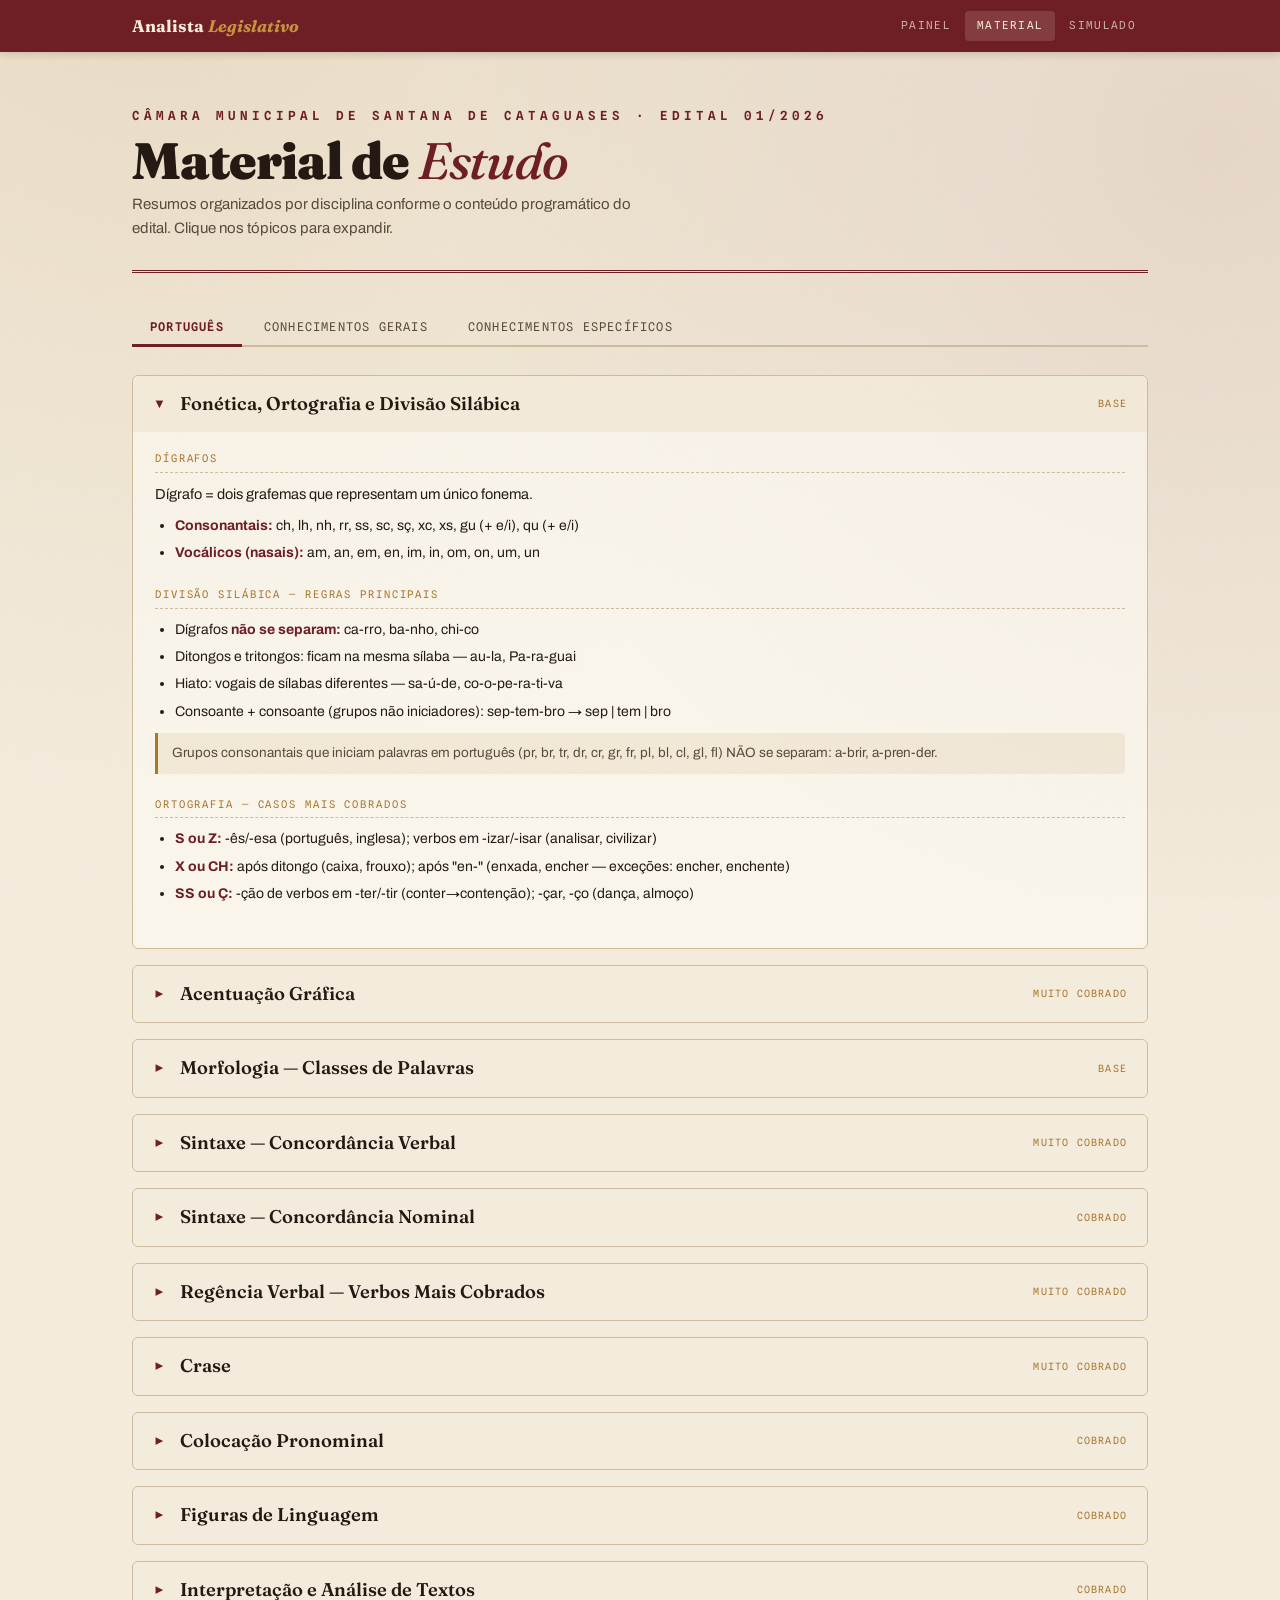
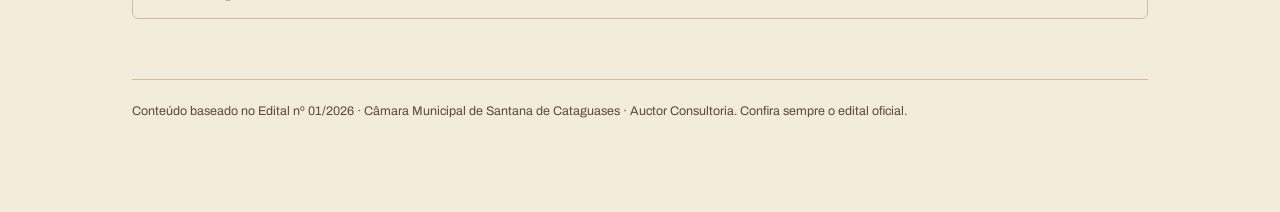
==== material.html @ c8ca776f "Adiciona simulado, material de estudo e navegação entre páginas - simulado.html: banco de 50 questõe" ====
<!DOCTYPE html>
<html lang="pt-BR">
<head>
<meta charset="UTF-8">
<meta name="viewport" content="width=device-width, initial-scale=1.0">
<title>Material de Estudo — Analista Legislativo</title>
<link rel="preconnect" href="https://fonts.googleapis.com">
<link rel="preconnect" href="https://fonts.gstatic.com" crossorigin>
<link href="https://fonts.googleapis.com/css2?family=Fraunces:ital,opsz,wght@0,9..144,400;0,9..144,600;0,9..144,900;1,9..144,500&family=Archivo:wght@400;500;600;700&family=Spline+Sans+Mono:wght@400;600&display=swap" rel="stylesheet">
<style>
:root{
  --paper:#f3ebdc;--paper-2:#eaddc6;--ink:#241a13;--ink-soft:#5a4a3c;
  --oxblood:#6e1f25;--oxblood-deep:#54161b;--gold:#a9762f;--gold-bright:#c9913f;
  --line:#cdbb9c;--green:#3f6b3a;--shadow:rgba(54,30,14,.18);
}
*{box-sizing:border-box;margin:0;padding:0}
html{scroll-behavior:smooth}
body{font-family:'Archivo',sans-serif;background:radial-gradient(circle at 12% -5%,rgba(169,118,47,.14),transparent 40%),radial-gradient(circle at 95% 8%,rgba(110,31,37,.10),transparent 38%),var(--paper);color:var(--ink);line-height:1.55;-webkit-font-smoothing:antialiased;min-height:100vh}
body::before{content:"";position:fixed;inset:0;pointer-events:none;z-index:0;opacity:.5;background-image:url("data:image/svg+xml,%3Csvg xmlns='http://www.w3.org/2000/svg' width='160' height='160'%3E%3Cfilter id='n'%3E%3CfeTurbulence type='fractalNoise' baseFrequency='0.9' numOctaves='2'/%3E%3C/filter%3E%3Crect width='100%25' height='100%25' filter='url(%23n)' opacity='0.04'/%3E%3C/svg%3E")}

/* NAV */
.sitenav{background:var(--oxblood);position:sticky;top:0;z-index:100;box-shadow:0 2px 8px var(--shadow)}
.nav-inner{max-width:1060px;margin:0 auto;padding:0 22px;display:flex;align-items:center;justify-content:space-between;height:52px}
.nav-brand{font-family:'Fraunces',serif;font-weight:700;font-size:1.05rem;color:#f6ecd8;text-decoration:none}
.nav-brand em{color:var(--gold-bright);font-style:italic}
.nav-links{display:flex;gap:2px}
.nav-links a{font-family:'Spline Sans Mono',monospace;font-size:11px;letter-spacing:.12em;text-transform:uppercase;color:rgba(246,236,216,.7);text-decoration:none;padding:6px 12px;border-radius:4px;transition:all .18s}
.nav-links a:hover,.nav-links a.active{background:rgba(246,236,216,.15);color:#f6ecd8}

.wrap{position:relative;z-index:1;max-width:1060px;margin:0 auto;padding:0 22px 90px}

/* HEADER */
header{padding:54px 0 30px;border-bottom:3px double var(--oxblood);margin-bottom:36px}
.kicker{font-family:'Spline Sans Mono',monospace;font-size:12.5px;letter-spacing:.32em;text-transform:uppercase;color:var(--oxblood);font-weight:600}
h1{font-family:'Fraunces',serif;font-weight:900;font-size:clamp(2rem,5vw,3.2rem);line-height:.98;letter-spacing:-.02em;margin:.2em 0 .15em;color:var(--ink)}
h1 em{font-style:italic;color:var(--oxblood);font-weight:500}
.sub{font-size:15px;color:var(--ink-soft);max-width:60ch}

/* TABS */
.tabs{display:flex;gap:4px;margin-bottom:28px;border-bottom:2px solid var(--line);padding-bottom:0}
.tab-btn{font-family:'Spline Sans Mono',monospace;font-size:12px;letter-spacing:.1em;text-transform:uppercase;padding:10px 18px;border:none;background:transparent;cursor:pointer;color:var(--ink-soft);border-bottom:3px solid transparent;margin-bottom:-2px;transition:all .18s}
.tab-btn.active,.tab-btn:hover{color:var(--oxblood)}
.tab-btn.active{border-bottom-color:var(--oxblood);font-weight:600}
.tab-panel{display:none}
.tab-panel.active{display:block}

/* ACCORDION */
.acc{border:1px solid var(--line);border-radius:6px;overflow:hidden;margin-bottom:16px;background:rgba(255,253,247,.55)}
.acc-head{display:flex;align-items:center;gap:14px;padding:14px 20px;cursor:pointer;user-select:none;background:rgba(234,221,198,.45);transition:background .2s}
.acc-head:hover{background:rgba(234,221,198,.85)}
.acc-head .chev{color:var(--oxblood);font-size:13px;transition:transform .25s}
.acc.open .chev{transform:none}
.acc:not(.open) .chev{transform:rotate(-90deg)}
.acc-head h3{font-family:'Fraunces',serif;font-size:1.15rem;font-weight:600;flex:1;color:var(--ink)}
.acc-head .badge{font-family:'Spline Sans Mono',monospace;font-size:10px;letter-spacing:.12em;text-transform:uppercase;color:var(--gold)}
.acc-body{max-height:0;overflow:hidden;transition:max-height .35s ease}
.acc.open .acc-body{max-height:8000px}
.acc-content{padding:18px 22px 20px}

/* CONTENT STYLES */
.topic-section{margin-bottom:22px}
.topic-title{font-family:'Spline Sans Mono',monospace;font-size:10.5px;letter-spacing:.18em;text-transform:uppercase;color:var(--gold);margin-bottom:10px;padding-bottom:5px;border-bottom:1px dashed var(--line)}
.content-block{margin-bottom:16px}
.content-block p{font-size:14.5px;color:var(--ink);margin-bottom:8px;line-height:1.65}
.content-block ul,.content-block ol{padding-left:20px;margin-bottom:8px}
.content-block li{font-size:14px;color:var(--ink);margin-bottom:5px;line-height:1.6}
.content-block li strong{color:var(--oxblood)}
.content-block .note{background:rgba(169,118,47,.1);border-left:3px solid var(--gold);padding:10px 14px;border-radius:0 4px 4px 0;font-size:13.5px;color:var(--ink-soft);margin:10px 0}
.content-block .alert{background:rgba(110,31,37,.07);border-left:3px solid var(--oxblood);padding:10px 14px;border-radius:0 4px 4px 0;font-size:13.5px;color:var(--ink);margin:10px 0}
.content-block .alert strong{color:var(--oxblood)}
table.mat{width:100%;border-collapse:collapse;font-size:13.5px;margin:12px 0}
table.mat th{background:var(--oxblood);color:#f6ecd8;font-family:'Spline Sans Mono',monospace;font-size:10.5px;letter-spacing:.08em;text-transform:uppercase;padding:9px 12px;text-align:left}
table.mat td{padding:9px 12px;border-top:1px solid var(--line);vertical-align:top}
table.mat tr:nth-child(even) td{background:rgba(234,221,198,.3)}
</style>
</head>
<body>

<nav class="sitenav">
  <div class="nav-inner">
    <a href="index.html" class="nav-brand">Analista <em>Legislativo</em></a>
    <div class="nav-links">
      <a href="index.html">Painel</a>
      <a href="material.html" class="active">Material</a>
      <a href="simulado.html">Simulado</a>
    </div>
  </div>
</nav>

<div class="wrap">
  <header>
    <div class="kicker">Câmara Municipal de Santana de Cataguases · Edital 01/2026</div>
    <h1>Material de <em>Estudo</em></h1>
    <p class="sub">Resumos organizados por disciplina conforme o conteúdo programático do edital. Clique nos tópicos para expandir.</p>
  </header>

  <div class="tabs">
    <button class="tab-btn active" data-tab="port">Português</button>
    <button class="tab-btn" data-tab="cg">Conhecimentos Gerais</button>
    <button class="tab-btn" data-tab="ce">Conhecimentos Específicos</button>
  </div>

  <!-- ==================== PORTUGUÊS ==================== -->
  <div class="tab-panel active" id="tab-port">

    <div class="acc open">
      <div class="acc-head"><span class="chev">▼</span><h3>Fonética, Ortografia e Divisão Silábica</h3><span class="badge">base</span></div>
      <div class="acc-body"><div class="acc-content">
        <div class="topic-section">
          <div class="topic-title">Dígrafos</div>
          <div class="content-block">
            <p>Dígrafo = dois grafemas que representam um único fonema.</p>
            <ul>
              <li><strong>Consonantais:</strong> ch, lh, nh, rr, ss, sc, sç, xc, xs, gu (+ e/i), qu (+ e/i)</li>
              <li><strong>Vocálicos (nasais):</strong> am, an, em, en, im, in, om, on, um, un</li>
            </ul>
          </div>
        </div>
        <div class="topic-section">
          <div class="topic-title">Divisão silábica — regras principais</div>
          <div class="content-block">
            <ul>
              <li>Dígrafos <strong>não se separam:</strong> ca-rro, ba-nho, chi-co</li>
              <li>Ditongos e tritongos: ficam na mesma sílaba — au-la, Pa-ra-guai</li>
              <li>Hiato: vogais de sílabas diferentes — sa-ú-de, co-o-pe-ra-ti-va</li>
              <li>Consoante + consoante (grupos não iniciadores): sep-tem-bro → sep | tem | bro</li>
            </ul>
            <div class="note">Grupos consonantais que iniciam palavras em português (pr, br, tr, dr, cr, gr, fr, pl, bl, cl, gl, fl) NÃO se separam: a-brir, a-pren-der.</div>
          </div>
        </div>
        <div class="topic-section">
          <div class="topic-title">Ortografia — casos mais cobrados</div>
          <div class="content-block">
            <ul>
              <li><strong>S ou Z:</strong> -ês/-esa (português, inglesa); verbos em -izar/-isar (analisar, civilizar)</li>
              <li><strong>X ou CH:</strong> após ditongo (caixa, frouxo); após "en-" (enxada, encher — exceções: encher, enchente)</li>
              <li><strong>SS ou Ç:</strong> -ção de verbos em -ter/-tir (conter→contenção); -çar, -ço (dança, almoço)</li>
            </ul>
          </div>
        </div>
      </div></div>
    </div>

    <div class="acc">
      <div class="acc-head"><span class="chev">▼</span><h3>Acentuação Gráfica</h3><span class="badge">muito cobrado</span></div>
      <div class="acc-body"><div class="acc-content">
        <div class="content-block">
          <table class="mat">
            <thead><tr><th>Tipo</th><th>Regra</th><th>Exemplos</th></tr></thead>
            <tbody>
              <tr><td><strong>Proparoxítonas</strong></td><td>SEMPRE acentuadas</td><td>lógico, público, médico, câmara</td></tr>
              <tr><td><strong>Paroxítonas</strong></td><td>Acentuadas quando terminam em: r, l, n, x, ps, ã(s), ão(s), ei(s), us, um, uns, ditongo</td><td>caráter, fácil, hífen, tórax, bíceps, ímã, órgão</td></tr>
              <tr><td><strong>Oxítonas</strong></td><td>Terminadas em a(s), e(s), o(s), em, ens + ditongos abertos éi, éu, ói</td><td>sofá, café, avó, também, herói</td></tr>
            </tbody>
          </table>
          <div class="alert"><strong>Acordo Ortográfico 2009 — mudanças:</strong>
            <ul style="margin-top:6px">
              <li>Eliminou o trema (ü) — exceto nomes próprios estrangeiros</li>
              <li>Suprimiu acento diferencial em: <em>para/pára, pelo/pêlo, polo/pólo</em> (verbos vs substantivos)</li>
              <li>Eliminou acento em ditongos EI e OI tônicos em paroxítonas: <em>ideia, assembleia, jiboia</em> (sem acento)</li>
              <li><em>Herói, chapéu, anéis</em> — mantêm acento (oxítonas)</li>
            </ul>
          </div>
        </div>
      </div></div>
    </div>

    <div class="acc">
      <div class="acc-head"><span class="chev">▼</span><h3>Morfologia — Classes de Palavras</h3><span class="badge">base</span></div>
      <div class="acc-body"><div class="acc-content">
        <div class="content-block">
          <table class="mat">
            <thead><tr><th>Classe</th><th>Definição resumida</th><th>Exemplos</th></tr></thead>
            <tbody>
              <tr><td>Substantivo</td><td>Nomeia seres, objetos, sentimentos, lugares</td><td>servidor, câmara, eficiência</td></tr>
              <tr><td>Adjetivo</td><td>Caracteriza o substantivo</td><td>público, legislativo, honesto</td></tr>
              <tr><td>Artigo</td><td>Define ou indefine o substantivo</td><td>o, a, um, uma</td></tr>
              <tr><td>Pronome</td><td>Substitui ou determina o substantivo</td><td>ele, seu, este, quem</td></tr>
              <tr><td>Numeral</td><td>Indica quantidade ou ordem</td><td>dois, terceiro, ambos</td></tr>
              <tr><td>Verbo</td><td>Indica ação, estado ou fenômeno</td><td>legislar, ser, haver</td></tr>
              <tr><td>Advérbio</td><td>Modifica verbo, adjetivo ou outro advérbio</td><td>sempre, muito, não</td></tr>
              <tr><td>Preposição</td><td>Liga termos com relação de dependência</td><td>de, em, para, a, com</td></tr>
              <tr><td>Conjunção</td><td>Liga orações ou termos de mesma função</td><td>e, mas, porque, embora</td></tr>
              <tr><td>Interjeição</td><td>Expressa emoções</td><td>Oh!, Parabéns!, Silêncio!</td></tr>
            </tbody>
          </table>
        </div>
        <div class="topic-section">
          <div class="topic-title">Formação de palavras</div>
          <div class="content-block">
            <ul>
              <li><strong>Derivação prefixal:</strong> des + honra = desonra | in + capaz = incapaz</li>
              <li><strong>Derivação sufixal:</strong> legal + idade = legalidade | fiel + mente = fielmente</li>
              <li><strong>Composição por justaposição:</strong> guarda-chuva, passatempo</li>
              <li><strong>Composição por aglutinação:</strong> planalto (plano+alto), fidalgo (filho+de+algo)</li>
            </ul>
          </div>
        </div>
      </div></div>
    </div>

    <div class="acc">
      <div class="acc-head"><span class="chev">▼</span><h3>Sintaxe — Concordância Verbal</h3><span class="badge">muito cobrado</span></div>
      <div class="acc-body"><div class="acc-content">
        <div class="content-block">
          <p><strong>Regra geral:</strong> o verbo concorda em número e pessoa com o sujeito.</p>
          <div class="topic-title" style="margin-top:14px">Casos especiais cobrados em prova</div>
          <ul>
            <li><strong>Verbos impessoais</strong> (haver = existir, fazer = tempo, ser = hora) → sempre singular: <em>Faz dois anos · Há muitos problemas · São 10h</em></li>
            <li><strong>"A maioria de…"</strong> → concorda com o núcleo (singular) ou atrativamente com o adjunto: <em>A maioria dos servidores compareceu</em> (preferível)</li>
            <li><strong>Sujeito composto antes do verbo</strong> → plural: <em>O prefeito e o vereador assinaram</em></li>
            <li><strong>Sujeito composto depois do verbo</strong> → pode concordar com o mais próximo: <em>Assinou o prefeito e o secretário</em></li>
            <li><strong>Sujeito coletivo</strong> → singular: <em>A comissão decidiu</em></li>
            <li><strong>Pronomes relativos (quem, que)</strong>: retomam o antecedente → <em>Fui eu que errei / Fomos nós que erramos</em></li>
          </ul>
        </div>
      </div></div>
    </div>

    <div class="acc">
      <div class="acc-head"><span class="chev">▼</span><h3>Sintaxe — Concordância Nominal</h3><span class="badge">cobrado</span></div>
      <div class="acc-body"><div class="acc-content">
        <div class="content-block">
          <ul>
            <li>Adjetivo predicativo com <strong>vários substantivos de gêneros diferentes</strong> → masculino plural: <em>A lei e o decreto foram claros</em></li>
            <li>Adjetivo atributivo antes dos substantivos → concorda com o mais próximo: <em>Novo projeto e plano</em></li>
            <li><strong>"Obrigado/a"</strong> → concorda com o falante (não com o ouvinte)</li>
            <li><strong>"Mesmo/próprio/só"</strong> → concordam com o sujeito</li>
            <li><strong>"Menos/alerta/pseudo"</strong> → invariáveis</li>
            <li><strong>"Bastante(s)"</strong> → varia como adjetivo; não varia como advérbio</li>
          </ul>
        </div>
      </div></div>
    </div>

    <div class="acc">
      <div class="acc-head"><span class="chev">▼</span><h3>Regência Verbal — Verbos Mais Cobrados</h3><span class="badge">muito cobrado</span></div>
      <div class="acc-body"><div class="acc-content">
        <div class="content-block">
          <table class="mat">
            <thead><tr><th>Verbo</th><th>Sentido</th><th>Regência</th><th>Exemplo correto</th></tr></thead>
            <tbody>
              <tr><td>Assistir</td><td>ver / presenciar</td><td>indireto (a)</td><td>Assistiu <em>à</em> sessão</td></tr>
              <tr><td>Assistir</td><td>ajudar</td><td>direto</td><td>O médico assistiu o paciente</td></tr>
              <tr><td>Aspirar</td><td>almejar</td><td>indireto (a)</td><td>Aspira <em>ao</em> cargo</td></tr>
              <tr><td>Obedecer</td><td>—</td><td>indireto (a)</td><td>Obedeceu <em>às</em> normas</td></tr>
              <tr><td>Visar</td><td>ter como objetivo</td><td>indireto (a)</td><td>Visa <em>ao</em> bem comum</td></tr>
              <tr><td>Visar</td><td>mirar / rubricar</td><td>direto</td><td>Visou o documento</td></tr>
              <tr><td>Preferir</td><td>—</td><td>indireto (a)</td><td>Prefere estudar <em>a</em> procrastinar</td></tr>
              <tr><td>Implicar</td><td>acarretar</td><td>direto</td><td>Implica responsabilidade</td></tr>
              <tr><td>Pagar/perdoar</td><td>à pessoa</td><td>indireto (a)</td><td>Pagou <em>ao</em> fornecedor</td></tr>
            </tbody>
          </table>
        </div>
      </div></div>
    </div>

    <div class="acc">
      <div class="acc-head"><span class="chev">▼</span><h3>Crase</h3><span class="badge">muito cobrado</span></div>
      <div class="acc-body"><div class="acc-content">
        <div class="content-block">
          <p>Crase = fusão da preposição <strong>a</strong> + artigo definido <strong>a</strong> (ou pronome demonstrativo <strong>a/aquela/aquele</strong>).</p>
          <div class="alert"><strong>Proibida antes de:</strong>
            <ul style="margin-top:6px">
              <li>Substantivos masculinos: <em>a pé, a pedido</em></li>
              <li>Verbos: <em>começou a falar</em></li>
              <li>Pronomes do caso reto: <em>a ele, a ela, a nós</em></li>
              <li>Artigo indefinido: <em>a uma reunião</em></li>
              <li>Pronome de tratamento (exceto "a senhora"): <em>a Vossa Excelência</em></li>
            </ul>
          </div>
          <div class="note"><strong>Obrigatória antes de:</strong> substantivos femininos que admitem artigo definido: <em>à câmara, à sessão, às terças-feiras</em>.<br>
          <strong>Teste:</strong> substitua por substantivo masculino — se precisar de "ao", usa crase no feminino.</div>
          <ul style="margin-top:10px">
            <li><strong>Facultativa</strong> antes de possessivos femininos: <em>Entreguei o ofício à/a sua secretária</em></li>
            <li><strong>Locuções adverbiais/prepositivas femininas:</strong> sempre com crase — <em>à tarde, à medida que, à proporção que</em></li>
          </ul>
        </div>
      </div></div>
    </div>

    <div class="acc">
      <div class="acc-head"><span class="chev">▼</span><h3>Colocação Pronominal</h3><span class="badge">cobrado</span></div>
      <div class="acc-body"><div class="acc-content">
        <div class="content-block">
          <table class="mat">
            <thead><tr><th>Posição</th><th>Quando usar</th><th>Exemplo</th></tr></thead>
            <tbody>
              <tr><td><strong>Próclise</strong> (antes)</td><td>Palavras atrativas: não, nunca, jamais, nenhum, tudo, todos, muito, pronomes relativos, conjunções subordinativas, advérbios</td><td><em>Não me disse nada · Jamais lhe contei</em></td></tr>
              <tr><td><strong>Ênclise</strong> (depois)</td><td>Início de oração sem palavra atrativa, imperativo afirmativo, verbo no infinitivo impessoal</td><td><em>Disse-me a verdade · Fala-se muito</em></td></tr>
              <tr><td><strong>Mesóclise</strong> (no meio)</td><td>Futuro do presente e futuro do pretérito (sem palavra atrativa)</td><td><em>Informar-me-á amanhã</em></td></tr>
            </tbody>
          </table>
          <div class="alert"><strong>Em início absoluto de oração NÃO se usa pronome oblíquo átono.</strong> "Me diga" e "Te vi" são incorretos na norma culta escrita.</div>
        </div>
      </div></div>
    </div>

    <div class="acc">
      <div class="acc-head"><span class="chev">▼</span><h3>Figuras de Linguagem</h3><span class="badge">cobrado</span></div>
      <div class="acc-body"><div class="acc-content">
        <div class="content-block">
          <table class="mat">
            <thead><tr><th>Figura</th><th>Definição</th><th>Exemplo</th></tr></thead>
            <tbody>
              <tr><td>Metáfora</td><td>Comparação implícita (sem conectivo)</td><td><em>O servidor é uma engrenagem do Estado</em></td></tr>
              <tr><td>Comparação/Símile</td><td>Comparação explícita (com "como", "tal qual")</td><td><em>Trabalha como uma máquina</em></td></tr>
              <tr><td>Metonímia</td><td>Substituição por contiguidade (parte/todo, continente/conteúdo)</td><td><em>Leu Machado de Assis</em> (a obra)</td></tr>
              <tr><td>Personificação</td><td>Atribui características humanas a seres inanimados</td><td><em>A lei fala por si mesma</em></td></tr>
              <tr><td>Hipérbole</td><td>Exagero expressivo</td><td><em>Estou morrendo de trabalhar</em></td></tr>
              <tr><td>Eufemismo</td><td>Suavização de ideia desagradável</td><td><em>Ele nos deixou</em> (morreu)</td></tr>
              <tr><td>Antítese</td><td>Oposição de ideias</td><td><em>O público e o privado</em></td></tr>
              <tr><td>Paradoxo</td><td>Contradição aparente</td><td><em>Sou tão pobre que só tenho dinheiro</em></td></tr>
              <tr><td>Anáfora</td><td>Repetição de termo no início de frases</td><td><em>Transparência, transparência, transparência</em></td></tr>
              <tr><td>Elipse</td><td>Omissão de termo recuperável</td><td><em>[Nós] Aprovamos o projeto</em></td></tr>
            </tbody>
          </table>
        </div>
      </div></div>
    </div>

    <div class="acc">
      <div class="acc-head"><span class="chev">▼</span><h3>Interpretação e Análise de Textos</h3><span class="badge">cobrado</span></div>
      <div class="acc-body"><div class="acc-content">
        <div class="content-block">
          <div class="topic-title">Estratégias de interpretação</div>
          <ul>
            <li>Leia o enunciado da questão <strong>antes</strong> do texto para saber o que buscar</li>
            <li>Respostas devem estar fundamentadas no texto — evite inferências excessivas</li>
            <li>Atenção a expressões modalizadoras: "pode", "sempre", "jamais", "necessariamente"</li>
            <li>Distratores comuns: alternativas que contradizem o texto, generalizam demais ou afirmam o oposto</li>
          </ul>
          <div class="topic-title" style="margin-top:14px">Coesão e coerência</div>
          <ul>
            <li><strong>Coesão:</strong> conexão gramatical entre palavras/frases (uso de pronomes, conjunções, elipses)</li>
            <li><strong>Coerência:</strong> unidade de sentido, sem contradições ou incoerências lógicas</li>
          </ul>
          <div class="topic-title" style="margin-top:14px">Conectivos mais cobrados</div>
          <table class="mat">
            <thead><tr><th>Sentido</th><th>Exemplos</th></tr></thead>
            <tbody>
              <tr><td>Adição</td><td>e, além disso, também, não só… mas também</td></tr>
              <tr><td>Oposição/adversidade</td><td>mas, porém, contudo, entretanto, todavia, no entanto</td></tr>
              <tr><td>Conclusão</td><td>portanto, logo, assim, por conseguinte, então</td></tr>
              <tr><td>Causa</td><td>porque, pois, uma vez que, já que, visto que</td></tr>
              <tr><td>Concessão</td><td>embora, ainda que, mesmo que, apesar de</td></tr>
              <tr><td>Condição</td><td>se, caso, desde que, a não ser que</td></tr>
            </tbody>
          </table>
        </div>
      </div></div>
    </div>

  </div><!-- /tab-port -->

  <!-- ==================== CONHECIMENTOS GERAIS ==================== -->
  <div class="tab-panel" id="tab-cg">

    <div class="acc open">
      <div class="acc-head"><span class="chev">▼</span><h3>Santana de Cataguases</h3><span class="badge">específico</span></div>
      <div class="acc-body"><div class="acc-content">
        <div class="content-block">
          <ul>
            <li><strong>Localização:</strong> Minas Gerais, mesorregião Zona da Mata Mineira</li>
            <li><strong>Microrregião:</strong> Cataguases</li>
            <li><strong>Fundação:</strong> desmembrado de Cataguases; emancipado no século XX</li>
            <li><strong>Economia:</strong> agropecuária (especialmente laticínios e criação de gado), pequenas agroindústrias</li>
            <li><strong>Rio principal:</strong> bacia do Rio Paraíba do Sul / afluentes</li>
            <li><strong>Símbolos municipais:</strong> bandeira e brasão aprovados pela Câmara Municipal</li>
          </ul>
          <div class="note">Em provas de concursos municipais, a história local, a lei orgânica e a estrutura de poder do município são temas recorrentes. Consulte o site da Câmara para detalhes do regimento interno.</div>
        </div>
        <div class="topic-section">
          <div class="topic-title">Câmara Municipal de Santana de Cataguases</div>
          <div class="content-block">
            <ul>
              <li>Órgão do Poder Legislativo municipal</li>
              <li>Funções: <strong>legislar</strong> (criar leis municipais), <strong>fiscalizar</strong> o Executivo, <strong>aprovar</strong> o orçamento</li>
              <li>Votação do PPA, LDO e LOA</li>
              <li>Aprovação do plano diretor (art. 182, CF/88)</li>
              <li>Julgamento de contas do prefeito (com auxílio do TCE-MG)</li>
              <li>Realiza sessões ordinárias (periódicas) e extraordinárias (quando convocadas)</li>
            </ul>
          </div>
        </div>
      </div></div>
    </div>

    <div class="acc">
      <div class="acc-head"><span class="chev">▼</span><h3>Minas Gerais — História e Geografia</h3><span class="badge">cobrado</span></div>
      <div class="acc-body"><div class="acc-content">
        <div class="content-block">
          <div class="topic-title">Fatos históricos essenciais</div>
          <ul>
            <li><strong>Ciclo do ouro (séc. XVIII):</strong> MG era centro econômico do Brasil colônia; capital Vila Rica (hoje Ouro Preto)</li>
            <li><strong>Inconfidência Mineira (1789):</strong> movimento separatista liderado por Tiradentes; principal mártir executado</li>
            <li><strong>Arcadismo mineiro:</strong> Tomás Antônio Gonzaga (Marília de Dirceu), Cláudio Manuel da Costa</li>
            <li><strong>República:</strong> MG e SP protagonizaram a "política do café com leite" na Primeira República</li>
            <li><strong>Capital:</strong> Ouro Preto (até 1897) → Belo Horizonte (planejada, inaugurada em 1897)</li>
          </ul>
          <div class="topic-title" style="margin-top:14px">Geografia</div>
          <ul>
            <li>Estado mais populoso do Sudeste depois de SP; 3º maior em população do Brasil</li>
            <li>Mesorregiões: 12 (Zona da Mata, Vale do Rio Doce, Triângulo, Jequitinhonha, etc.)</li>
            <li>Rios principais: São Francisco (nasce em MG), Jequitinhonha, Doce, Rio Grande, Paranaíba</li>
            <li>Biomas: Cerrado, Mata Atlântica, Caatinga (porção norte)</li>
          </ul>
        </div>
      </div></div>
    </div>

    <div class="acc">
      <div class="acc-head"><span class="chev">▼</span><h3>Brasil — Organização Política e Constitucional</h3><span class="badge">muito cobrado</span></div>
      <div class="acc-body"><div class="acc-content">
        <div class="content-block">
          <ul>
            <li><strong>CF/88:</strong> República Federativa do Brasil = União + estados + DF + municípios (art. 1º)</li>
            <li><strong>Tripartição de poderes:</strong> Legislativo (edita leis), Executivo (executa políticas), Judiciário (aplica a lei nos conflitos)</li>
            <li><strong>Direitos fundamentais:</strong> vida, liberdade, igualdade, segurança, propriedade (art. 5º)</li>
            <li><strong>Emenda constitucional:</strong> 3/5 dos votos em 2 turnos em cada Casa do CN (art. 60, §2º)</li>
            <li><strong>Princípios republicanos:</strong> legalidade, moralidade, impessoalidade, publicidade, eficiência (LIMPE)</li>
          </ul>
          <div class="topic-title" style="margin-top:14px">Competências municipais (art. 30, CF/88)</div>
          <ul>
            <li>Legislar sobre assuntos de interesse local</li>
            <li>Suplementar a legislação federal e estadual</li>
            <li>Instituir e arrecadar tributos municipais (IPTU, ISS, ITBI)</li>
            <li>Manter, com a cooperação técnica e financeira da União e do estado, programas de educação infantil e ensino fundamental</li>
            <li>Prestar serviços públicos de interesse local (transporte coletivo, etc.)</li>
          </ul>
        </div>
      </div></div>
    </div>

    <div class="acc">
      <div class="acc-head"><span class="chev">▼</span><h3>Desenvolvimento Sustentável e Meio Ambiente</h3><span class="badge">atualidades</span></div>
      <div class="acc-body"><div class="acc-content">
        <div class="content-block">
          <ul>
            <li><strong>Agenda 2030 da ONU:</strong> 17 Objetivos de Desenvolvimento Sustentável (ODS) e 169 metas</li>
            <li><strong>Acordo de Paris (2015):</strong> meta de limitar aquecimento global a 1,5°C acima dos níveis pré-industriais</li>
            <li><strong>COP30 (Belém-PA, 2025):</strong> conferência climática da ONU; Brasil como anfitrião; foco na Amazônia</li>
            <li><strong>Matriz elétrica brasileira:</strong> ~85% renovável; hidrelétrica (~60%), eólica, solar em expansão</li>
            <li><strong>Política Nacional de Resíduos Sólidos (Lei 12.305/2010):</strong> logística reversa, responsabilidade compartilhada</li>
          </ul>
          <div class="note">Sustentabilidade = equilíbrio entre desenvolvimento econômico, equidade social e proteção ambiental (tripé da sustentabilidade).</div>
        </div>
      </div></div>
    </div>

    <div class="acc">
      <div class="acc-head"><span class="chev">▼</span><h3>Atualidades — Temas Recorrentes</h3><span class="badge">atualidades</span></div>
      <div class="acc-body"><div class="acc-content">
        <div class="content-block">
          <div class="topic-title">Reforma tributária (EC 132/2023)</div>
          <ul>
            <li>Substituição de 5 tributos (PIS, Cofins, IPI, ICMS, ISS) por 2: <strong>CBS</strong> (federal) + <strong>IBS</strong> (subnacional) + <strong>IS</strong> (seletivo)</li>
            <li>Objetivo: simplificação, transparência e redução do custo de conformidade</li>
          </ul>
          <div class="topic-title" style="margin-top:14px">Inteligência Artificial na gestão pública</div>
          <ul>
            <li>OCDE: Princípios para uso ético da IA (transparência, responsabilidade, robustez)</li>
            <li>Uso no setor público: análise de dados, automação, atendimento ao cidadão</li>
            <li>Riscos: viés algorítmico, privacidade, exclusão digital</li>
          </ul>
          <div class="topic-title" style="margin-top:14px">SUS — princípios doutrinários</div>
          <ul>
            <li><strong>Universalidade:</strong> acesso para todos os cidadãos</li>
            <li><strong>Integralidade:</strong> atenção completa, da prevenção ao tratamento</li>
            <li><strong>Equidade:</strong> tratar desiguais de forma desigual, priorizando os mais vulneráveis</li>
          </ul>
          <div class="topic-title" style="margin-top:14px">IDEB</div>
          <ul>
            <li>Índice de Desenvolvimento da Educação Básica (INEP/MEC, desde 2007)</li>
            <li>Combina: taxa de aprovação + desempenho no SAEB (Prova Brasil)</li>
            <li>Metas bianuais; permite comparar escolas, municípios e estados</li>
          </ul>
        </div>
      </div></div>
    </div>

  </div><!-- /tab-cg -->

  <!-- ==================== CONHECIMENTOS ESPECÍFICOS ==================== -->
  <div class="tab-panel" id="tab-ce">

    <div class="acc open">
      <div class="acc-head"><span class="chev">▼</span><h3>Princípios da Administração Pública — LIMPE</h3><span class="badge">fundamental</span></div>
      <div class="acc-body"><div class="acc-content">
        <div class="content-block">
          <table class="mat">
            <thead><tr><th>Princípio</th><th>Conteúdo</th><th>Ponto de atenção em prova</th></tr></thead>
            <tbody>
              <tr><td><strong>Legalidade</strong></td><td>AP só age com prévia autorização legal</td><td>≠ do particular (que pode tudo que lei não proíbe)</td></tr>
              <tr><td><strong>Impessoalidade</strong></td><td>Atos visam ao interesse público, sem favorecimento</td><td>Veda promoção pessoal; ato é da AP, não do agente</td></tr>
              <tr><td><strong>Moralidade</strong></td><td>Ética, probidade, boa-fé na atuação</td><td>Distinto da moralidade comum; é jurídica e exigível</td></tr>
              <tr><td><strong>Publicidade</strong></td><td>Transparência; atos devem ser divulgados</td><td>Exceções legais: segurança nacional, intimidade</td></tr>
              <tr><td><strong>Eficiência</strong></td><td>Melhores resultados com menor custo</td><td>Inserido pela EC 19/1998</td></tr>
            </tbody>
          </table>
        </div>
      </div></div>
    </div>

    <div class="acc">
      <div class="acc-head"><span class="chev">▼</span><h3>Atos Administrativos</h3><span class="badge">muito cobrado</span></div>
      <div class="acc-body"><div class="acc-content">
        <div class="content-block">
          <div class="topic-title">Elementos (requisitos de validade)</div>
          <ul>
            <li><strong>Competência:</strong> agente legalmente habilitado para praticar o ato</li>
            <li><strong>Finalidade:</strong> interesse público (desvio = abuso de poder)</li>
            <li><strong>Forma:</strong> modo de exteriorização previsto em lei</li>
            <li><strong>Motivo:</strong> fundamento de fato e de direito que justifica o ato</li>
            <li><strong>Objeto:</strong> conteúdo / efeito jurídico produzido</li>
          </ul>
          <div class="topic-title" style="margin-top:14px">Atributos</div>
          <ul>
            <li><strong>Presunção de legitimidade e veracidade:</strong> presume-se legal até prova em contrário (invertendo o ônus)</li>
            <li><strong>Imperatividade:</strong> impõe obrigações independentemente do consentimento do particular</li>
            <li><strong>Autoexecutoriedade:</strong> pode ser executado diretamente sem autorização judicial</li>
            <li><strong>Tipicidade:</strong> correspondência a tipos legais previstos (doutrina moderna)</li>
          </ul>
          <div class="topic-title" style="margin-top:14px">Extinção</div>
          <ul>
            <li><strong>Revogação:</strong> por razões de conveniência/oportunidade; só para atos discricionários; efeitos ex nunc (não retroage)</li>
            <li><strong>Anulação:</strong> por ilegalidade; realizada pela AP ou pelo Judiciário; efeitos ex tunc (retroage)</li>
          </ul>
        </div>
      </div></div>
    </div>

    <div class="acc">
      <div class="acc-head"><span class="chev">▼</span><h3>Poderes Administrativos</h3><span class="badge">cobrado</span></div>
      <div class="acc-body"><div class="acc-content">
        <div class="content-block">
          <table class="mat">
            <thead><tr><th>Poder</th><th>Finalidade</th><th>Exemplo</th></tr></thead>
            <tbody>
              <tr><td>Vinculado</td><td>Ato sem margem de escolha; todos os elementos são definidos em lei</td><td>Concessão de aposentadoria por lei</td></tr>
              <tr><td>Discricionário</td><td>Margem de conveniência e oportunidade (mérito)</td><td>Autorização de funcionamento de estabelecimento</td></tr>
              <tr><td>Hierárquico</td><td>Organizar, coordenar, controlar, delegar</td><td>Chefe delega competência a subordinado</td></tr>
              <tr><td>Disciplinar</td><td>Aplicar sanções a servidores e contratados</td><td>Advertência, suspensão, demissão de servidor</td></tr>
              <tr><td>Regulamentar</td><td>Editar normas gerais para execução das leis</td><td>Decreto presidencial / municipal</td></tr>
              <tr><td>De polícia</td><td>Restringir atividades particulares em prol do interesse coletivo</td><td>Multa de trânsito, interdição sanitária</td></tr>
            </tbody>
          </table>
        </div>
      </div></div>
    </div>

    <div class="acc">
      <div class="acc-head"><span class="chev">▼</span><h3>Licitações — Lei 14.133/2021</h3><span class="badge">muito cobrado</span></div>
      <div class="acc-body"><div class="acc-content">
        <div class="content-block">
          <div class="topic-title">Modalidades</div>
          <table class="mat">
            <thead><tr><th>Modalidade</th><th>Uso</th></tr></thead>
            <tbody>
              <tr><td>Pregão</td><td>Bens e serviços comuns (especificados por padrão de desempenho/qualidade)</td></tr>
              <tr><td>Concorrência</td><td>Obras, serviços especiais, grandes valores; qualquer objeto</td></tr>
              <tr><td>Concurso</td><td>Trabalho técnico, científico ou artístico (escolha por melhor técnica)</td></tr>
              <tr><td>Leilão</td><td>Alienação de bens e concessões</td></tr>
              <tr><td>Diálogo competitivo</td><td>Contratos inovadores quando AP não sabe definir solução técnica adequada</td></tr>
            </tbody>
          </table>
          <div class="topic-title" style="margin-top:14px">Dispensa e inexigibilidade</div>
          <ul>
            <li><strong>Dispensa de licitação:</strong> licitação seria possível, mas a lei autoriza dispensar (ex.: valores baixos, emergência)</li>
            <li>Obras/engenharia: até <strong>R$ 100.000</strong> | Outros bens/serviços: até <strong>R$ 50.000</strong></li>
            <li><strong>Inexigibilidade:</strong> competição impossível (fornecedor exclusivo, artista consagrado, serviços técnicos singulares)</li>
          </ul>
          <div class="alert"><strong>Atenção:</strong> a tomada de preços e o convite foram EXTINTOS pela Lei 14.133/2021.</div>
        </div>
      </div></div>
    </div>

    <div class="acc">
      <div class="acc-head"><span class="chev">▼</span><h3>Contratos Administrativos</h3><span class="badge">cobrado</span></div>
      <div class="acc-body"><div class="acc-content">
        <div class="content-block">
          <div class="topic-title">Cláusulas exorbitantes (prerrogativas da AP)</div>
          <ul>
            <li><strong>Modificação unilateral:</strong> pode alterar qualidade ou quantidade do objeto (até 25% para acréscimos/supressões)</li>
            <li><strong>Rescisão unilateral:</strong> por inexecução do contratado ou interesse público</li>
            <li><strong>Fiscalização:</strong> direito de acompanhar a execução contratual</li>
            <li><strong>Aplicação de penalidades:</strong> advertência, multa, suspensão, declaração de inidoneidade</li>
            <li><strong>Ocupação provisória:</strong> de pessoal e bens do contratado em caso de urgência</li>
          </ul>
          <div class="topic-title" style="margin-top:14px">Equilíbrio econômico-financeiro</div>
          <p>A AP deve manter a equação econômica inicial do contrato. Se houver desequilíbrio por fatos supervenientes alheios às partes (teoria da imprevisão / áleas econômicas extraordinárias), cabe revisão.</p>
        </div>
      </div></div>
    </div>

    <div class="acc">
      <div class="acc-head"><span class="chev">▼</span><h3>Administração de Recursos Humanos</h3><span class="badge">cobrado</span></div>
      <div class="acc-body"><div class="acc-content">
        <div class="content-block">
          <div class="topic-title">Recrutamento</div>
          <ul>
            <li><strong>Interno:</strong> busca dentro da organização (promoção, transferência) — motiva, barato, aproveita potencial interno</li>
            <li><strong>Externo:</strong> busca no mercado de trabalho — traz novas ideias, renova a cultura, mas custa mais</li>
          </ul>
          <div class="topic-title" style="margin-top:14px">Seleção</div>
          <ul>
            <li><strong>Entrevista estruturada:</strong> perguntas padronizadas para todos; mais objetiva e comparável</li>
            <li><strong>Entrevista não estruturada:</strong> livre; mais flexível, porém com maior risco de viés</li>
            <li><strong>Testes cognitivos:</strong> raciocínio lógico, verbal, numérico</li>
            <li><strong>Testes de personalidade:</strong> identificação de traços como liderança, estabilidade emocional</li>
          </ul>
          <div class="topic-title" style="margin-top:14px">Treinamento — Ciclo</div>
          <ol style="padding-left:20px">
            <li><strong>LNT</strong> (Levantamento das Necessidades): diagnóstico das lacunas CHA (Conhecimento, Habilidade, Atitude)</li>
            <li><strong>Planejamento:</strong> definição de objetivos, métodos, público e cronograma</li>
            <li><strong>Execução:</strong> aplicação do programa</li>
            <li><strong>Avaliação</strong> (Kirkpatrick): Reação → Aprendizado → Comportamento → Resultados</li>
          </ol>
          <div class="topic-title" style="margin-top:14px">Avaliação de Desempenho</div>
          <ul>
            <li><strong>Escala gráfica:</strong> grade de critérios com notas; simples mas pode ser subjetivo</li>
            <li><strong>360°:</strong> múltiplas fontes (superior, pares, subordinados, autoavaliação); visão completa</li>
            <li><strong>Por objetivos (APO):</strong> metas acordadas entre gestor e servidor; foco em resultados</li>
            <li><strong>BARS:</strong> ancoragem em comportamentos específicos; maior objetividade</li>
          </ul>
        </div>
      </div></div>
    </div>

    <div class="acc">
      <div class="acc-head"><span class="chev">▼</span><h3>Orçamento Público e Ciclo Orçamentário</h3><span class="badge">muito cobrado</span></div>
      <div class="acc-body"><div class="acc-content">
        <div class="content-block">
          <div class="topic-title">Instrumentos de planejamento</div>
          <table class="mat">
            <thead><tr><th>Instrumento</th><th>Prazo</th><th>Conteúdo</th></tr></thead>
            <tbody>
              <tr><td><strong>PPA</strong></td><td>4 anos</td><td>Diretrizes, objetivos e metas de médio prazo; programas governamentais</td></tr>
              <tr><td><strong>LDO</strong></td><td>1 ano (orienta o seguinte)</td><td>Metas fiscais, prioridades, condições para elaboração da LOA</td></tr>
              <tr><td><strong>LOA</strong></td><td>1 ano (exercício financeiro)</td><td>Orçamento detalhado: previsão de receitas + fixação de despesas</td></tr>
            </tbody>
          </table>
          <div class="topic-title" style="margin-top:14px">Princípios orçamentários</div>
          <ul>
            <li><strong>Anualidade:</strong> vigência de 1 ano (1º jan a 31 dez)</li>
            <li><strong>Unidade/Totalidade:</strong> um único documento orçamentário</li>
            <li><strong>Universalidade:</strong> todas receitas e despesas no orçamento</li>
            <li><strong>Exclusividade:</strong> LOA só trata de receitas e despesas (veda normas estranhas)</li>
            <li><strong>Equilíbrio:</strong> receitas = despesas (objetivo; não obrigatório constitucionalmente)</li>
          </ul>
          <div class="topic-title" style="margin-top:14px">Classificação das receitas</div>
          <ul>
            <li><strong>Correntes:</strong> tributárias, contribuições, patrimoniais, agropecuárias, de serviços, transferências → não geram obrigação de devolução</li>
            <li><strong>De capital:</strong> operações de crédito, alienações, amortizações recebidas → origem em mutação patrimonial</li>
          </ul>
        </div>
      </div></div>
    </div>

    <div class="acc">
      <div class="acc-head"><span class="chev">▼</span><h3>Lei de Responsabilidade Fiscal (LC 101/2000)</h3><span class="badge">muito cobrado</span></div>
      <div class="acc-body"><div class="acc-content">
        <div class="content-block">
          <ul>
            <li>Estabelece normas de finanças públicas para <strong>responsabilidade na gestão fiscal</strong></li>
            <li>Pilares: planejamento, transparência, controle e responsabilização</li>
          </ul>
          <div class="topic-title" style="margin-top:14px">Limites de gastos com pessoal (% da RCL)</div>
          <table class="mat">
            <thead><tr><th>Ente</th><th>Limite total</th><th>Executivo</th><th>Legislativo</th></tr></thead>
            <tbody>
              <tr><td>União</td><td>50%</td><td>40,9%</td><td>2,5%</td></tr>
              <tr><td>Estados</td><td>60%</td><td>49%</td><td>3%</td></tr>
              <tr><td><strong>Municípios</strong></td><td><strong>60%</strong></td><td>54%</td><td>6%</td></tr>
            </tbody>
          </table>
          <div class="topic-title" style="margin-top:14px">Vedações importantes</div>
          <ul>
            <li>Nos <strong>180 dias antes do fim do mandato:</strong> proibido aumento de gastos com pessoal</li>
            <li><strong>Proibido conceder benefícios fiscais</strong> sem compensação de receita</li>
            <li>Relatórios obrigatórios: <strong>RREO</strong> (bimestral) e <strong>RGF</strong> (quadrimestral para municípios &lt; 50 mil hab.)</li>
          </ul>
        </div>
      </div></div>
    </div>

    <div class="acc">
      <div class="acc-head"><span class="chev">▼</span><h3>Desenvolvimento e Gestão Organizacional</h3><span class="badge">cobrado</span></div>
      <div class="acc-body"><div class="acc-content">
        <div class="content-block">
          <div class="topic-title">Planejamento estratégico</div>
          <ul>
            <li><strong>Missão:</strong> razão de ser da organização</li>
            <li><strong>Visão:</strong> onde a organização quer chegar</li>
            <li><strong>Valores:</strong> princípios que guiam as ações</li>
            <li><strong>Objetivos estratégicos:</strong> resultados de longo prazo a serem alcançados</li>
            <li><strong>SWOT/FOFA:</strong> análise de Forças, Oportunidades, Fraquezas, Ameaças</li>
          </ul>
          <div class="topic-title" style="margin-top:14px">Estrutura organizacional</div>
          <ul>
            <li><strong>Organograma:</strong> representação gráfica da hierarquia e relações formais</li>
            <li><strong>Manuais administrativos:</strong> de organização, de procedimentos, de normas e políticas</li>
            <li><strong>Formulários:</strong> instrumentos de coleta e registro padronizado de dados</li>
          </ul>
          <div class="topic-title" style="margin-top:14px">Governança e avaliação</div>
          <ul>
            <li><strong>Governança corporativa pública:</strong> conjunto de mecanismos para assegurar que a AP seja exercida no interesse da sociedade (accountability, transparência, equidade)</li>
            <li><strong>Indicadores de desempenho:</strong> medem eficiência (meios), eficácia (resultados) e efetividade (impacto)</li>
            <li><strong>Auditoria de resultados:</strong> verifica se os objetivos estratégicos foram atingidos</li>
          </ul>
        </div>
      </div></div>
    </div>

  </div><!-- /tab-ce -->

  <footer style="margin-top:60px;padding-top:22px;border-top:1px solid var(--line);font-size:12.5px;color:var(--ink-soft)">
    Conteúdo baseado no Edital nº 01/2026 · Câmara Municipal de Santana de Cataguases · Auctor Consultoria. Confira sempre o edital oficial.
  </footer>
</div>

<script>
// Tabs
document.querySelectorAll(".tab-btn").forEach(btn=>{
  btn.addEventListener("click",()=>{
    document.querySelectorAll(".tab-btn").forEach(b=>b.classList.remove("active"));
    document.querySelectorAll(".tab-panel").forEach(p=>p.classList.remove("active"));
    btn.classList.add("active");
    document.getElementById("tab-"+btn.dataset.tab).classList.add("active");
  });
});
// Accordions
document.querySelectorAll(".acc-head").forEach(head=>{
  head.addEventListener("click",()=>{
    head.closest(".acc").classList.toggle("open");
  });
});
</script>
</body>
</html>
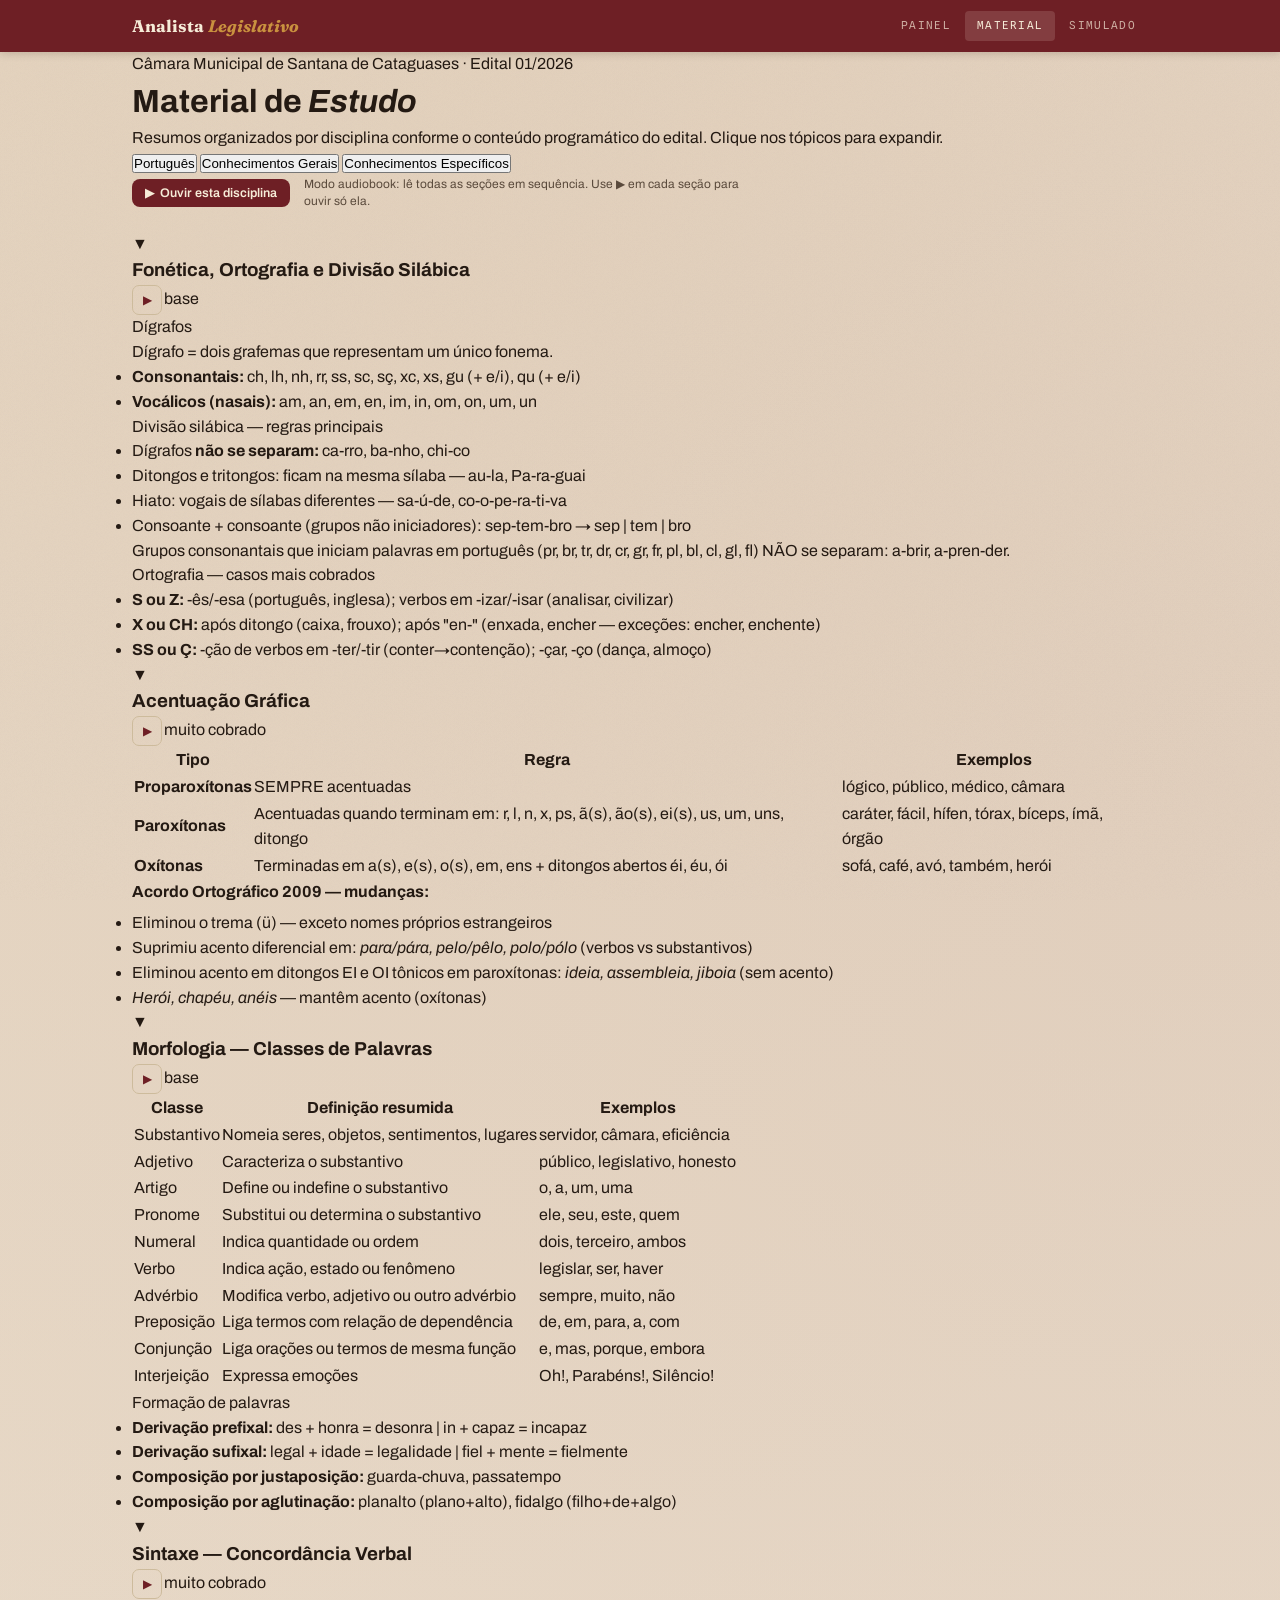
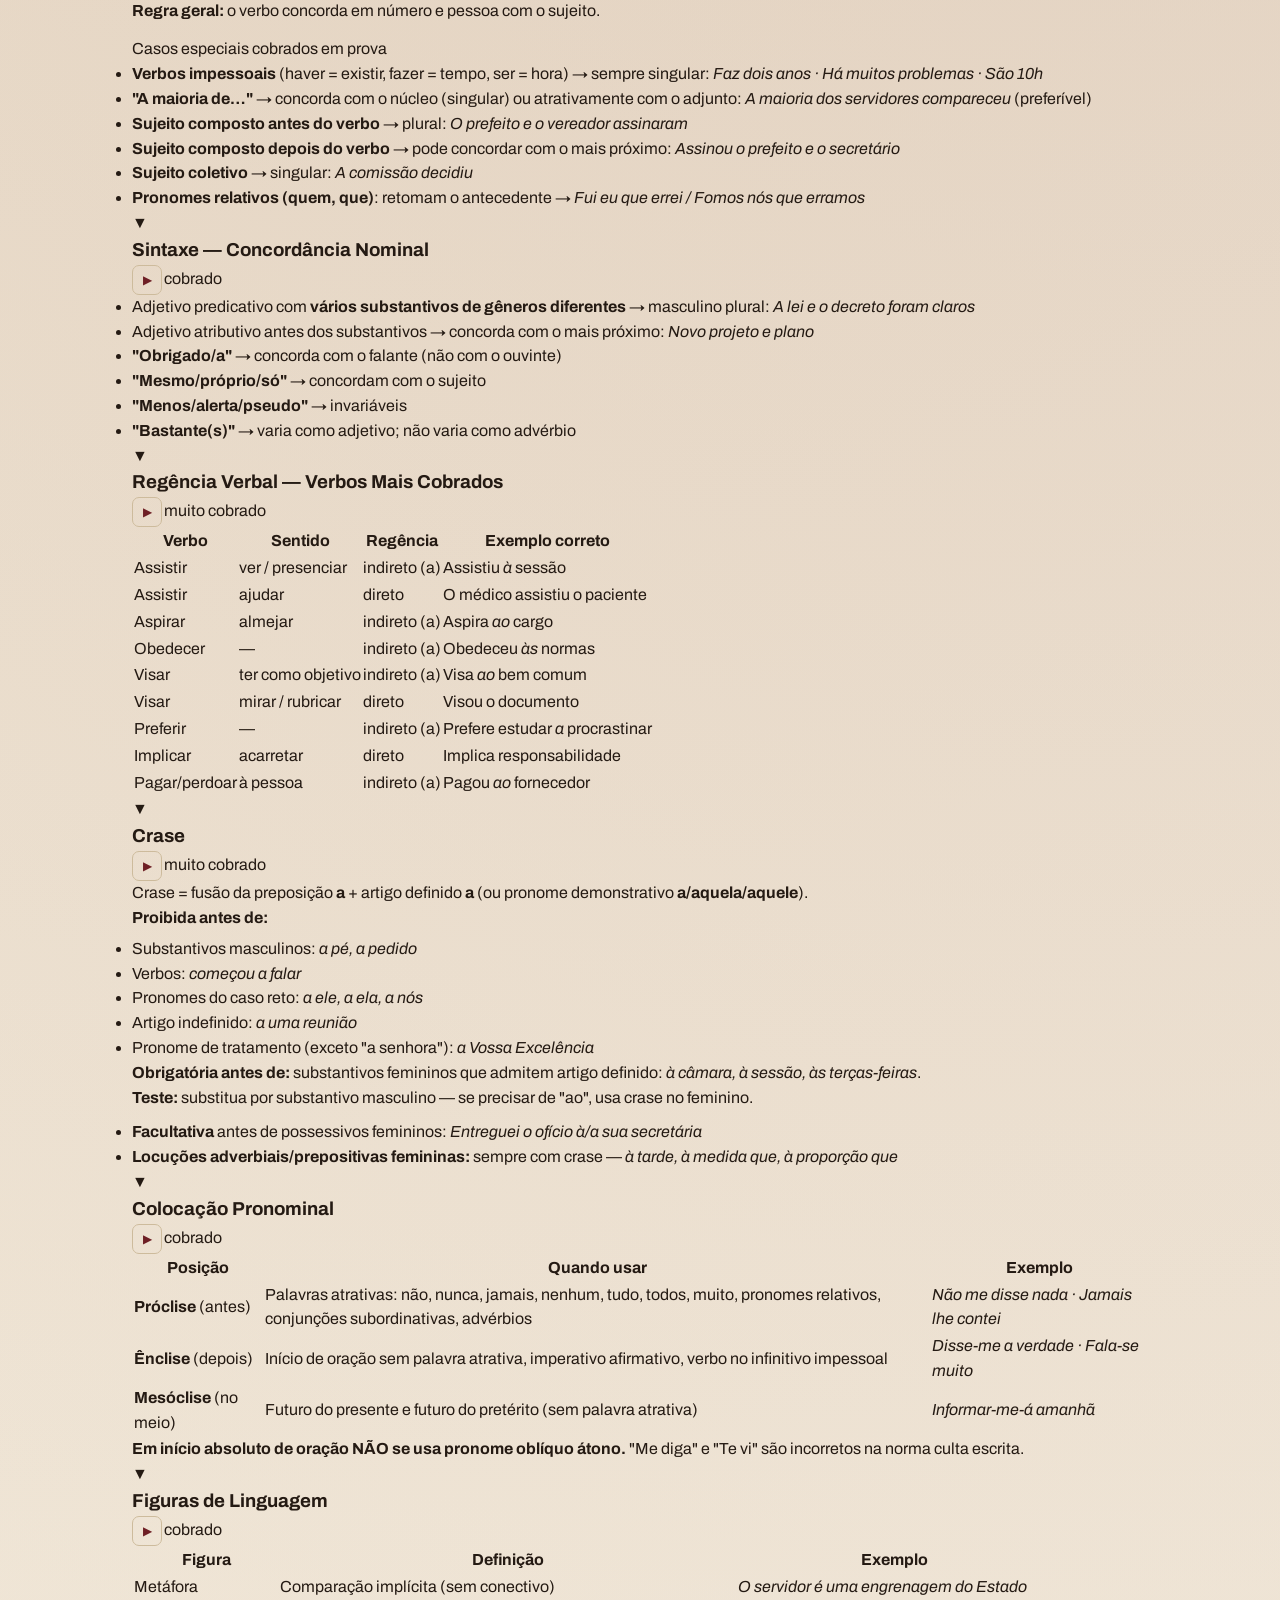
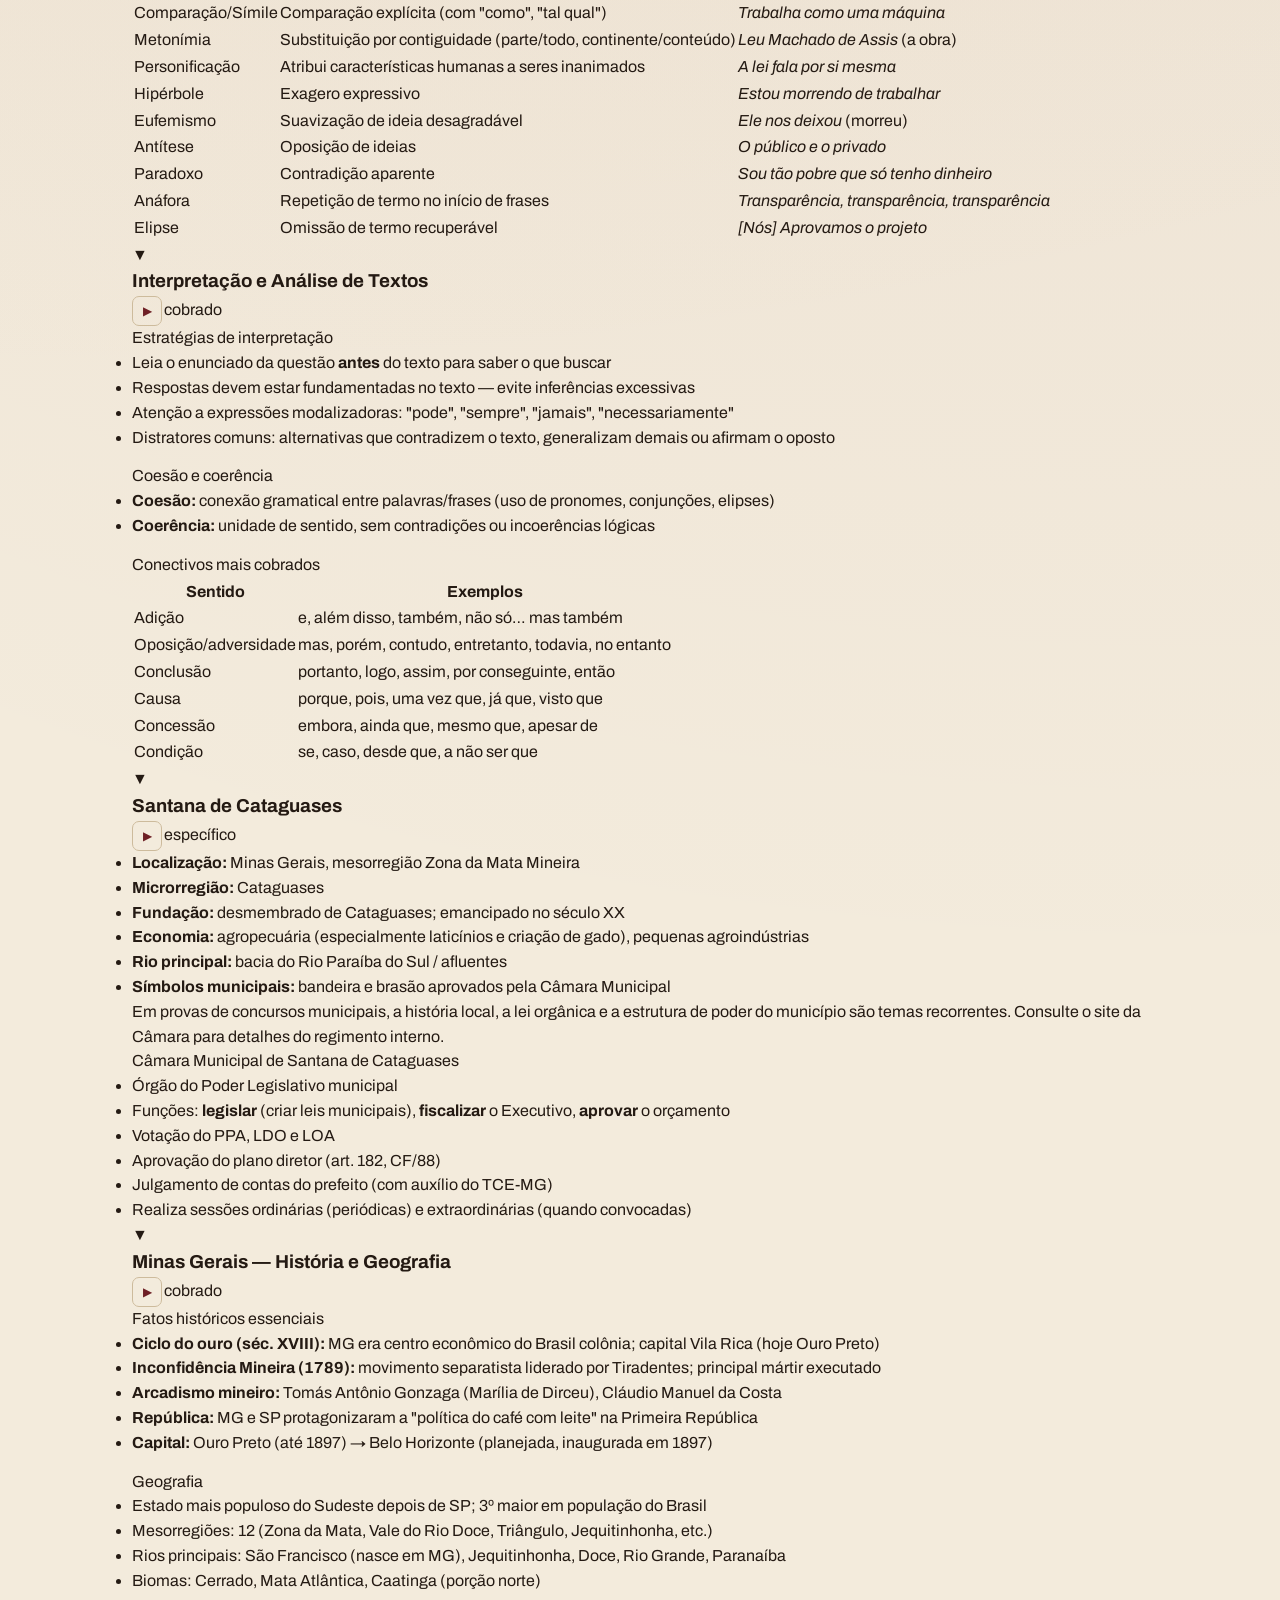
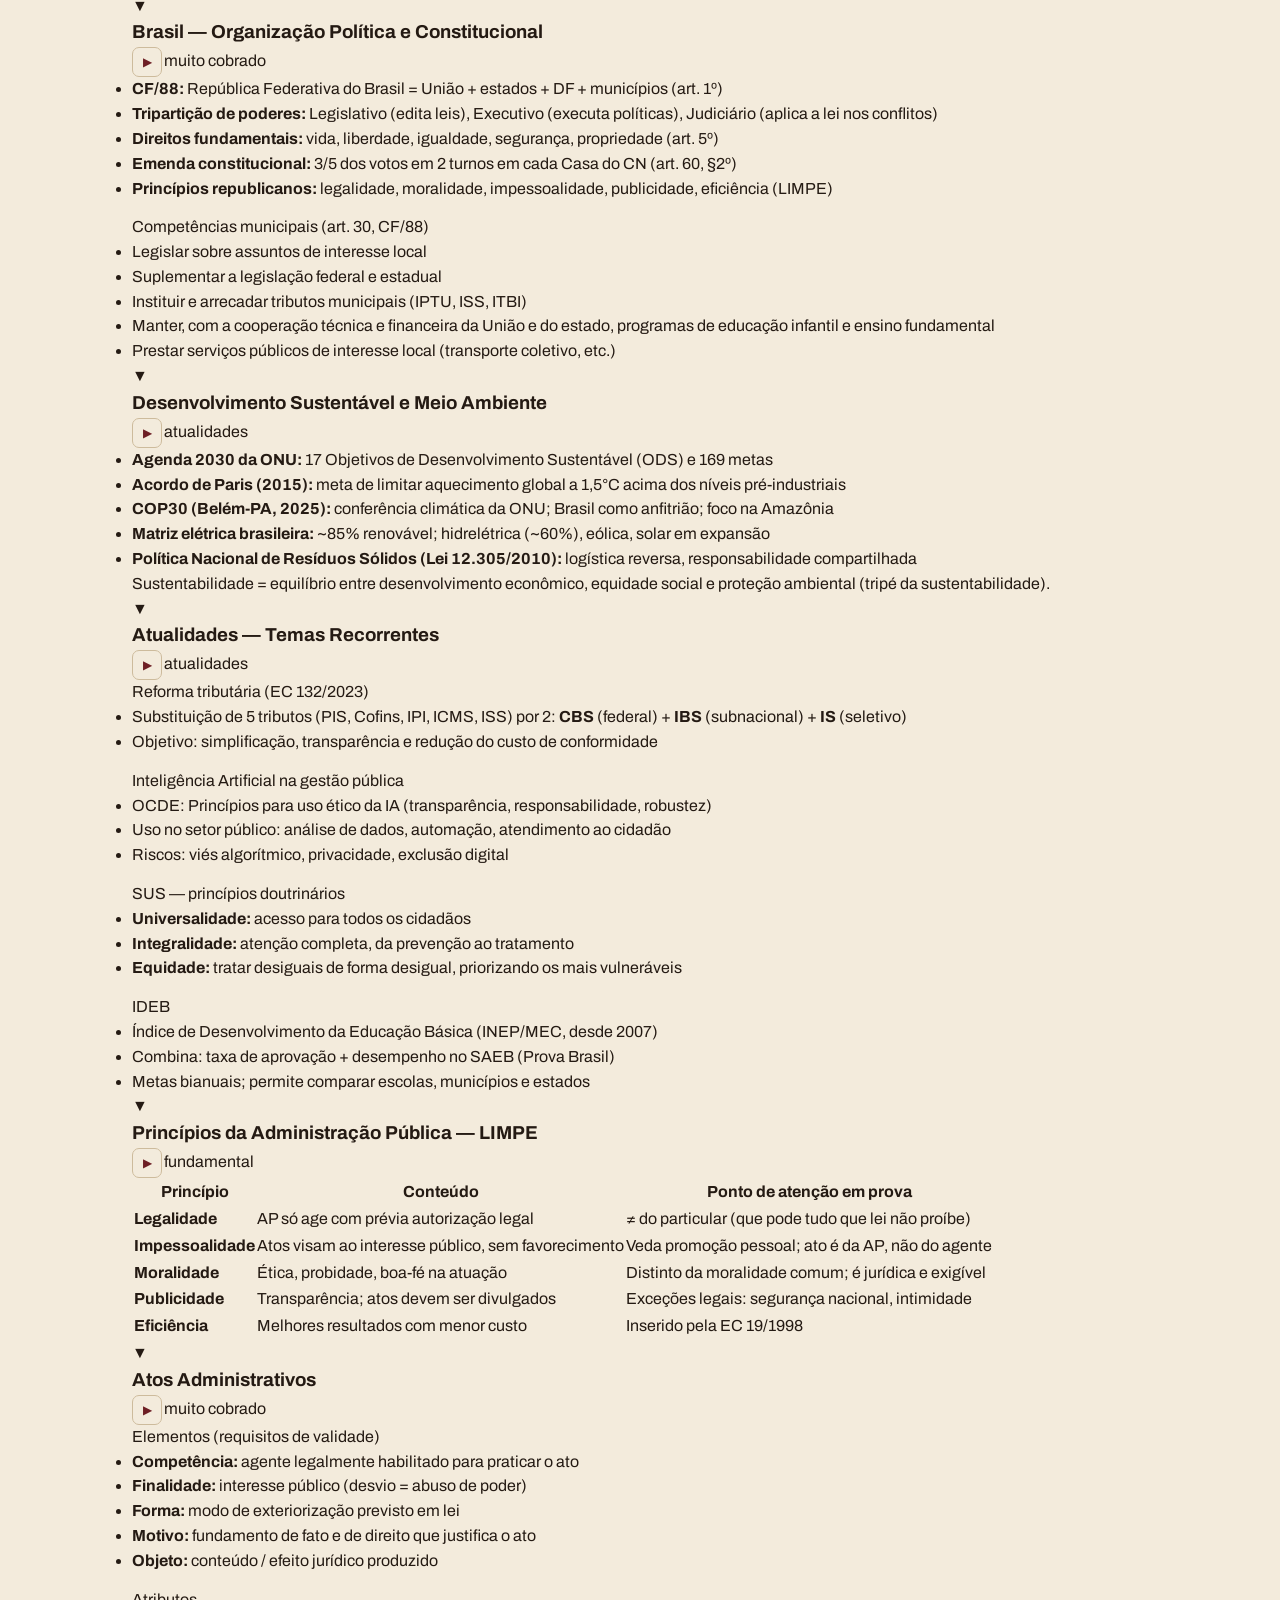
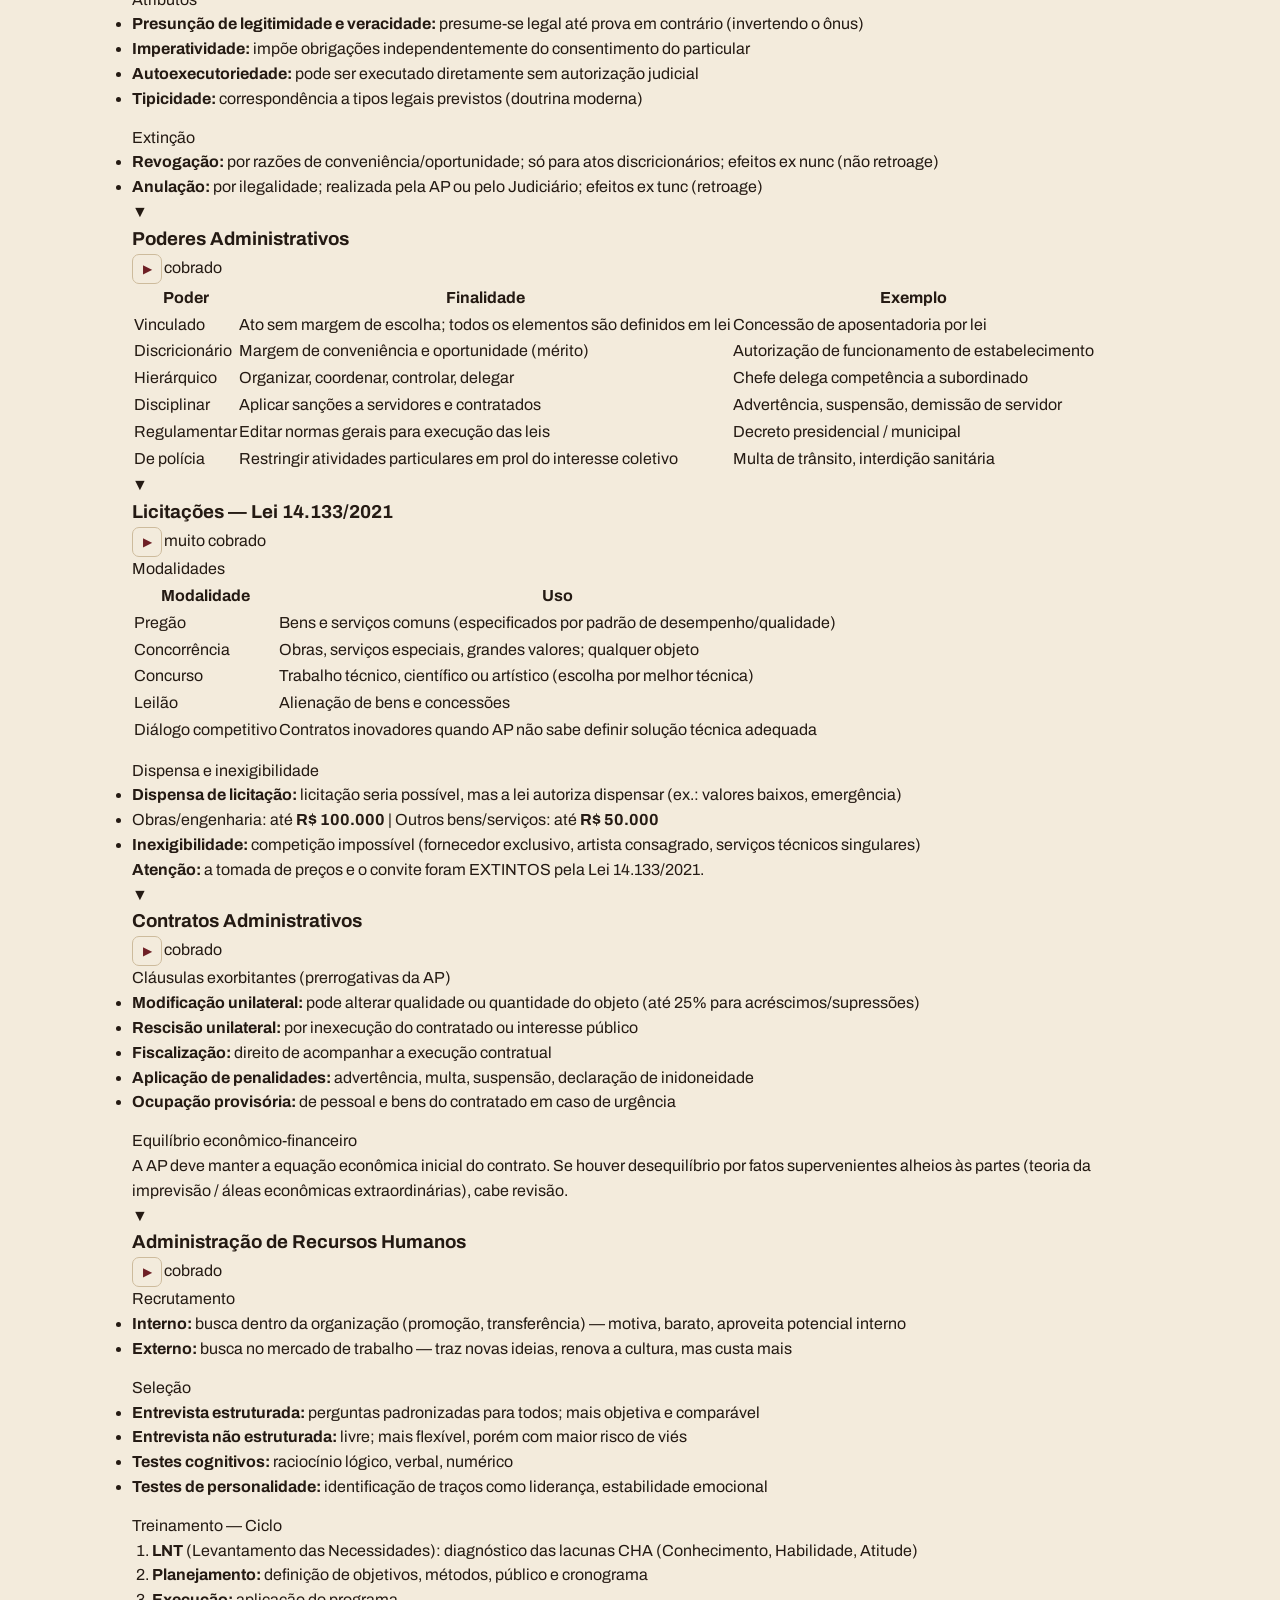
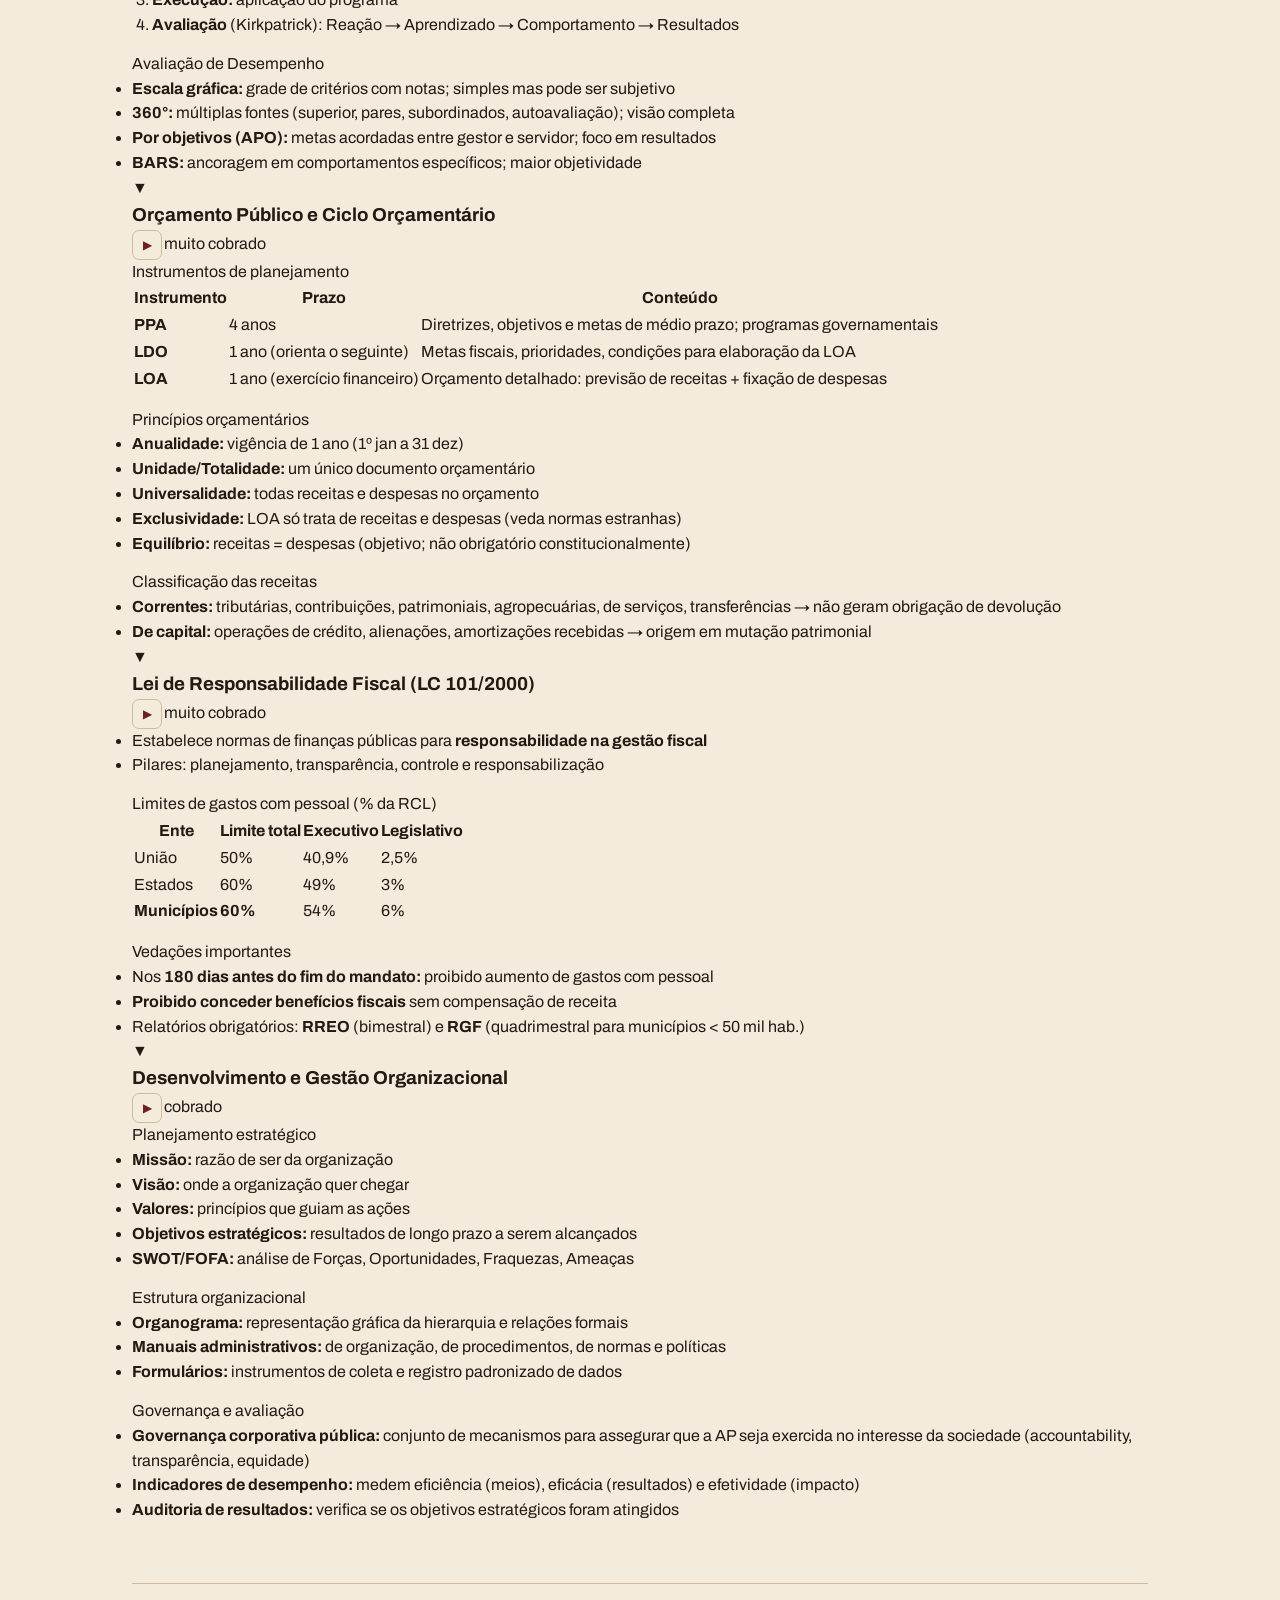
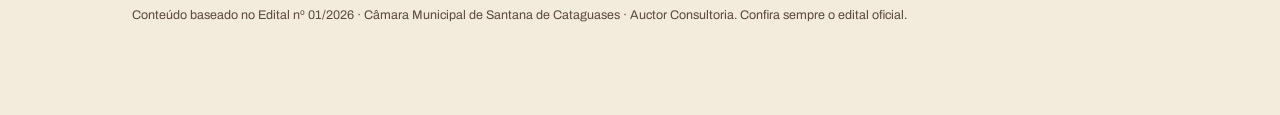
==== commit cb82518a: "Adiciona leitor de audio (audiobook) e funcao de continuar de onde parou - Player de audio com Web S" ====
--- a/material.html
+++ b/material.html
@@ -7,72 +7,8 @@
 <link rel="preconnect" href="https://fonts.googleapis.com">
 <link rel="preconnect" href="https://fonts.gstatic.com" crossorigin>
 <link href="https://fonts.googleapis.com/css2?family=Fraunces:ital,opsz,wght@0,9..144,400;0,9..144,600;0,9..144,900;1,9..144,500&family=Archivo:wght@400;500;600;700&family=Spline+Sans+Mono:wght@400;600&display=swap" rel="stylesheet">
-<style>
-:root{
-  --paper:#f3ebdc;--paper-2:#eaddc6;--ink:#241a13;--ink-soft:#5a4a3c;
-  --oxblood:#6e1f25;--oxblood-deep:#54161b;--gold:#a9762f;--gold-bright:#c9913f;
-  --line:#cdbb9c;--green:#3f6b3a;--shadow:rgba(54,30,14,.18);
-}
-*{box-sizing:border-box;margin:0;padding:0}
-html{scroll-behavior:smooth}
-body{font-family:'Archivo',sans-serif;background:radial-gradient(circle at 12% -5%,rgba(169,118,47,.14),transparent 40%),radial-gradient(circle at 95% 8%,rgba(110,31,37,.10),transparent 38%),var(--paper);color:var(--ink);line-height:1.55;-webkit-font-smoothing:antialiased;min-height:100vh}
-body::before{content:"";position:fixed;inset:0;pointer-events:none;z-index:0;opacity:.5;background-image:url("data:image/svg+xml,%3Csvg xmlns='http://www.w3.org/2000/svg' width='160' height='160'%3E%3Cfilter id='n'%3E%3CfeTurbulence type='fractalNoise' baseFrequency='0.9' numOctaves='2'/%3E%3C/filter%3E%3Crect width='100%25' height='100%25' filter='url(%23n)' opacity='0.04'/%3E%3C/svg%3E")}
-
-/* NAV */
-.sitenav{background:var(--oxblood);position:sticky;top:0;z-index:100;box-shadow:0 2px 8px var(--shadow)}
-.nav-inner{max-width:1060px;margin:0 auto;padding:0 22px;display:flex;align-items:center;justify-content:space-between;height:52px}
-.nav-brand{font-family:'Fraunces',serif;font-weight:700;font-size:1.05rem;color:#f6ecd8;text-decoration:none}
-.nav-brand em{color:var(--gold-bright);font-style:italic}
-.nav-links{display:flex;gap:2px}
-.nav-links a{font-family:'Spline Sans Mono',monospace;font-size:11px;letter-spacing:.12em;text-transform:uppercase;color:rgba(246,236,216,.7);text-decoration:none;padding:6px 12px;border-radius:4px;transition:all .18s}
-.nav-links a:hover,.nav-links a.active{background:rgba(246,236,216,.15);color:#f6ecd8}
-
-.wrap{position:relative;z-index:1;max-width:1060px;margin:0 auto;padding:0 22px 90px}
-
-/* HEADER */
-header{padding:54px 0 30px;border-bottom:3px double var(--oxblood);margin-bottom:36px}
-.kicker{font-family:'Spline Sans Mono',monospace;font-size:12.5px;letter-spacing:.32em;text-transform:uppercase;color:var(--oxblood);font-weight:600}
-h1{font-family:'Fraunces',serif;font-weight:900;font-size:clamp(2rem,5vw,3.2rem);line-height:.98;letter-spacing:-.02em;margin:.2em 0 .15em;color:var(--ink)}
-h1 em{font-style:italic;color:var(--oxblood);font-weight:500}
-.sub{font-size:15px;color:var(--ink-soft);max-width:60ch}
-
-/* TABS */
-.tabs{display:flex;gap:4px;margin-bottom:28px;border-bottom:2px solid var(--line);padding-bottom:0}
-.tab-btn{font-family:'Spline Sans Mono',monospace;font-size:12px;letter-spacing:.1em;text-transform:uppercase;padding:10px 18px;border:none;background:transparent;cursor:pointer;color:var(--ink-soft);border-bottom:3px solid transparent;margin-bottom:-2px;transition:all .18s}
-.tab-btn.active,.tab-btn:hover{color:var(--oxblood)}
-.tab-btn.active{border-bottom-color:var(--oxblood);font-weight:600}
-.tab-panel{display:none}
-.tab-panel.active{display:block}
-
-/* ACCORDION */
-.acc{border:1px solid var(--line);border-radius:6px;overflow:hidden;margin-bottom:16px;background:rgba(255,253,247,.55)}
-.acc-head{display:flex;align-items:center;gap:14px;padding:14px 20px;cursor:pointer;user-select:none;background:rgba(234,221,198,.45);transition:background .2s}
-.acc-head:hover{background:rgba(234,221,198,.85)}
-.acc-head .chev{color:var(--oxblood);font-size:13px;transition:transform .25s}
-.acc.open .chev{transform:none}
-.acc:not(.open) .chev{transform:rotate(-90deg)}
-.acc-head h3{font-family:'Fraunces',serif;font-size:1.15rem;font-weight:600;flex:1;color:var(--ink)}
-.acc-head .badge{font-family:'Spline Sans Mono',monospace;font-size:10px;letter-spacing:.12em;text-transform:uppercase;color:var(--gold)}
-.acc-body{max-height:0;overflow:hidden;transition:max-height .35s ease}
-.acc.open .acc-body{max-height:8000px}
-.acc-content{padding:18px 22px 20px}
-
-/* CONTENT STYLES */
-.topic-section{margin-bottom:22px}
-.topic-title{font-family:'Spline Sans Mono',monospace;font-size:10.5px;letter-spacing:.18em;text-transform:uppercase;color:var(--gold);margin-bottom:10px;padding-bottom:5px;border-bottom:1px dashed var(--line)}
-.content-block{margin-bottom:16px}
-.content-block p{font-size:14.5px;color:var(--ink);margin-bottom:8px;line-height:1.65}
-.content-block ul,.content-block ol{padding-left:20px;margin-bottom:8px}
-.content-block li{font-size:14px;color:var(--ink);margin-bottom:5px;line-height:1.6}
-.content-block li strong{color:var(--oxblood)}
-.content-block .note{background:rgba(169,118,47,.1);border-left:3px solid var(--gold);padding:10px 14px;border-radius:0 4px 4px 0;font-size:13.5px;color:var(--ink-soft);margin:10px 0}
-.content-block .alert{background:rgba(110,31,37,.07);border-left:3px solid var(--oxblood);padding:10px 14px;border-radius:0 4px 4px 0;font-size:13.5px;color:var(--ink);margin:10px 0}
-.content-block .alert strong{color:var(--oxblood)}
-table.mat{width:100%;border-collapse:collapse;font-size:13.5px;margin:12px 0}
-table.mat th{background:var(--oxblood);color:#f6ecd8;font-family:'Spline Sans Mono',monospace;font-size:10.5px;letter-spacing:.08em;text-transform:uppercase;padding:9px 12px;text-align:left}
-table.mat td{padding:9px 12px;border-top:1px solid var(--line);vertical-align:top}
-table.mat tr:nth-child(even) td{background:rgba(234,221,198,.3)}
-</style>
+<link rel="stylesheet" href="css/shared.css">
+<link rel="stylesheet" href="css/material.css">
 </head>
 <body>
 
@@ -98,6 +34,11 @@
     <button class="tab-btn active" data-tab="port">Português</button>
     <button class="tab-btn" data-tab="cg">Conhecimentos Gerais</button>
     <button class="tab-btn" data-tab="ce">Conhecimentos Específicos</button>
+  </div>
+
+  <div class="audio-cta">
+    <button class="listen-btn" id="listenTab"><span class="ic">▶</span> Ouvir esta disciplina</button>
+    <span class="audio-hint">Modo audiobook: lê todas as seções em sequência. Use ▶ em cada seção para ouvir só ela.</span>
   </div>
 
   <!-- ==================== PORTUGUÊS ==================== -->
@@ -718,23 +659,7 @@
     Conteúdo baseado no Edital nº 01/2026 · Câmara Municipal de Santana de Cataguases · Auctor Consultoria. Confira sempre o edital oficial.
   </footer>
 </div>
-
-<script>
-// Tabs
-document.querySelectorAll(".tab-btn").forEach(btn=>{
-  btn.addEventListener("click",()=>{
-    document.querySelectorAll(".tab-btn").forEach(b=>b.classList.remove("active"));
-    document.querySelectorAll(".tab-panel").forEach(p=>p.classList.remove("active"));
-    btn.classList.add("active");
-    document.getElementById("tab-"+btn.dataset.tab).classList.add("active");
-  });
-});
-// Accordions
-document.querySelectorAll(".acc-head").forEach(head=>{
-  head.addEventListener("click",()=>{
-    head.closest(".acc").classList.toggle("open");
-  });
-});
-</script>
+<script src="js/tts.js"></script>
+<script src="js/material.js"></script>
 </body>
-</html>
+</html>
--- a/css/shared.css
+++ b/css/shared.css
@@ -0,0 +1,116 @@
+:root{
+    --paper:#f3ebdc;
+    --paper-2:#eaddc6;
+    --ink:#241a13;
+    --ink-soft:#5a4a3c;
+    --oxblood:#6e1f25;
+    --oxblood-deep:#54161b;
+    --gold:#a9762f;
+    --gold-bright:#c9913f;
+    --line:#cdbb9c;
+    --green:#3f6b3a;
+    --shadow:rgba(54,30,14,.18);
+    --red:#8b2020;
+  }
+  *{box-sizing:border-box;margin:0;padding:0}
+  html{scroll-behavior:smooth}
+  body{
+    font-family:'Archivo',sans-serif;
+    background:
+      radial-gradient(circle at 12% -5%, rgba(169,118,47,.14), transparent 40%),
+      radial-gradient(circle at 95% 8%, rgba(110,31,37,.10), transparent 38%),
+      var(--paper);
+    color:var(--ink);
+    line-height:1.55;
+    -webkit-font-smoothing:antialiased;
+    min-height:100vh;
+  }
+  body::before{
+    content:"";position:fixed;inset:0;pointer-events:none;z-index:0;opacity:.5;
+    background-image:url("data:image/svg+xml,%3Csvg xmlns='http://www.w3.org/2000/svg' width='160' height='160'%3E%3Cfilter id='n'%3E%3CfeTurbulence type='fractalNoise' baseFrequency='0.9' numOctaves='2'/%3E%3C/filter%3E%3Crect width='100%25' height='100%25' filter='url(%23n)' opacity='0.04'/%3E%3C/svg%3E");
+  }
+  .wrap{position:relative;z-index:1;max-width:1060px;margin:0 auto;padding:0 22px 90px}
+
+/* NAV */
+  .sitenav{background:var(--oxblood);position:sticky;top:0;z-index:100;box-shadow:0 2px 8px var(--shadow)}
+  .nav-inner{max-width:1060px;margin:0 auto;padding:0 22px;display:flex;align-items:center;justify-content:space-between;height:52px}
+  .nav-brand{font-family:'Fraunces',serif;font-weight:700;font-size:1.05rem;color:#f6ecd8;text-decoration:none}
+  .nav-brand em{color:var(--gold-bright);font-style:italic}
+  .nav-links{display:flex;gap:2px}
+  .nav-links a{font-family:'Spline Sans Mono',monospace;font-size:11px;letter-spacing:.12em;text-transform:uppercase;color:rgba(246,236,216,.7);text-decoration:none;padding:6px 12px;border-radius:4px;transition:all .18s}
+  .nav-links a:hover,.nav-links a.active{background:rgba(246,236,216,.15);color:#f6ecd8}
+
+/* ---------- LEITOR DE ÁUDIO (TTS) ---------- */
+  .tts-player{
+    position:fixed;left:50%;bottom:16px;transform:translateX(-50%) translateY(140%);
+    width:min(680px,calc(100% - 24px));z-index:200;
+    background:linear-gradient(180deg,var(--oxblood),var(--oxblood-deep));
+    color:#f6ecd8;border:1px solid rgba(201,145,63,.5);border-radius:12px;
+    box-shadow:0 10px 30px rgba(54,30,14,.45);
+    opacity:0;transition:transform .3s ease,opacity .3s ease;pointer-events:none;
+  }
+  .tts-player.visible{transform:translateX(-50%) translateY(0);opacity:1;pointer-events:auto}
+  .tts-row{display:flex;align-items:center;gap:8px;padding:9px 12px}
+  .tts-btn{
+    background:rgba(246,236,216,.12);color:#f6ecd8;border:1px solid rgba(246,236,216,.18);
+    border-radius:8px;width:34px;height:34px;font-size:13px;cursor:pointer;flex:none;
+    display:flex;align-items:center;justify-content:center;transition:background .15s;
+  }
+  .tts-btn:hover:not(:disabled){background:rgba(246,236,216,.24)}
+  .tts-btn:disabled{opacity:.4;cursor:default}
+  .tts-main-btn{width:40px;height:40px;font-size:15px;background:var(--gold-bright);color:#3a1a0c;border-color:transparent}
+  .tts-main-btn:hover:not(:disabled){background:#dba85a}
+  .tts-info{flex:1;min-width:0;padding:0 4px}
+  .tts-label{font-family:'Archivo',sans-serif;font-weight:600;font-size:13px;white-space:nowrap;overflow:hidden;text-overflow:ellipsis}
+  .tts-count{font-family:'Spline Sans Mono',monospace;font-size:10px;letter-spacing:.08em;color:rgba(246,236,216,.65);text-transform:uppercase}
+  .tts-auto{display:flex;align-items:center;gap:4px;font-family:'Spline Sans Mono',monospace;font-size:10px;letter-spacing:.06em;text-transform:uppercase;color:rgba(246,236,216,.8);cursor:pointer;flex:none}
+  .tts-auto input{accent-color:var(--gold-bright);cursor:pointer}
+  .tts-speed,.tts-voice{
+    background:rgba(246,236,216,.1);color:#f6ecd8;border:1px solid rgba(246,236,216,.2);
+    border-radius:7px;padding:6px;font-size:11px;font-family:'Archivo',sans-serif;cursor:pointer;flex:none;
+  }
+  .tts-voice{max-width:130px}
+  .tts-speed option,.tts-voice option{color:#241a13}
+  .tts-bar{height:3px;background:rgba(246,236,216,.16);border-radius:0 0 12px 12px;overflow:hidden}
+  .tts-bar-fill{height:100%;width:0;background:var(--gold-bright);transition:width .25s linear}
+
+/* Botão "ouvir" reutilizável nas páginas */
+  .listen-btn{
+    display:inline-flex;align-items:center;gap:6px;cursor:pointer;
+    background:var(--oxblood);color:#f6ecd8;border:none;border-radius:8px;
+    padding:7px 13px;font-family:'Archivo',sans-serif;font-weight:600;font-size:12.5px;
+    transition:background .15s;
+  }
+  .listen-btn:hover{background:var(--oxblood-deep)}
+  .listen-btn .ic{font-size:12px}
+  .listen-mini{
+    background:rgba(246,236,216,.0);border:1px solid var(--line);color:var(--oxblood);
+    border-radius:7px;width:30px;height:30px;font-size:12px;cursor:pointer;flex:none;
+    display:inline-flex;align-items:center;justify-content:center;transition:all .15s;
+  }
+  .listen-mini:hover{background:var(--oxblood);color:#f6ecd8;border-color:var(--oxblood)}
+  .listen-mini.speaking{background:var(--gold-bright);color:#3a1a0c;border-color:var(--gold-bright)}
+  .audio-cta{display:flex;align-items:center;gap:14px;flex-wrap:wrap;margin:0 0 22px}
+  .audio-hint{font-size:12px;color:var(--ink-soft);max-width:440px;line-height:1.4}
+  .acc-head .listen-mini{margin-right:2px}
+  .acc.speaking{box-shadow:0 0 0 2px var(--gold-bright)}
+  .listen-q{margin:2px 0 16px}
+  .listen-exp{margin-top:14px;background:var(--green)}
+  .listen-exp:hover{background:#345a30}
+  .review-head{display:flex;align-items:center;justify-content:space-between;gap:12px;flex-wrap:wrap}
+  .resume-btn{background:var(--green)}
+  .resume-btn:hover{background:#345a30}
+  .resume-meta{font-size:13px;color:var(--ink-soft);margin:10px 0 4px}
+  .resume-meta .rm-ok{color:var(--green)}
+  .resume-meta .rm-err{color:var(--red)}
+
+/* ---------- MOBILE ---------- */
+@media(max-width:600px){
+  .wrap{padding-left:16px;padding-right:16px}
+  .nav-inner{padding:0 16px;height:48px}
+  .nav-brand{font-size:.95rem}
+  .nav-links a{padding:6px 9px;font-size:10px;letter-spacing:.08em}
+  .wrap{padding-bottom:120px}
+  .tts-voice{display:none}
+  .tts-row{gap:6px;padding:8px}
+}
